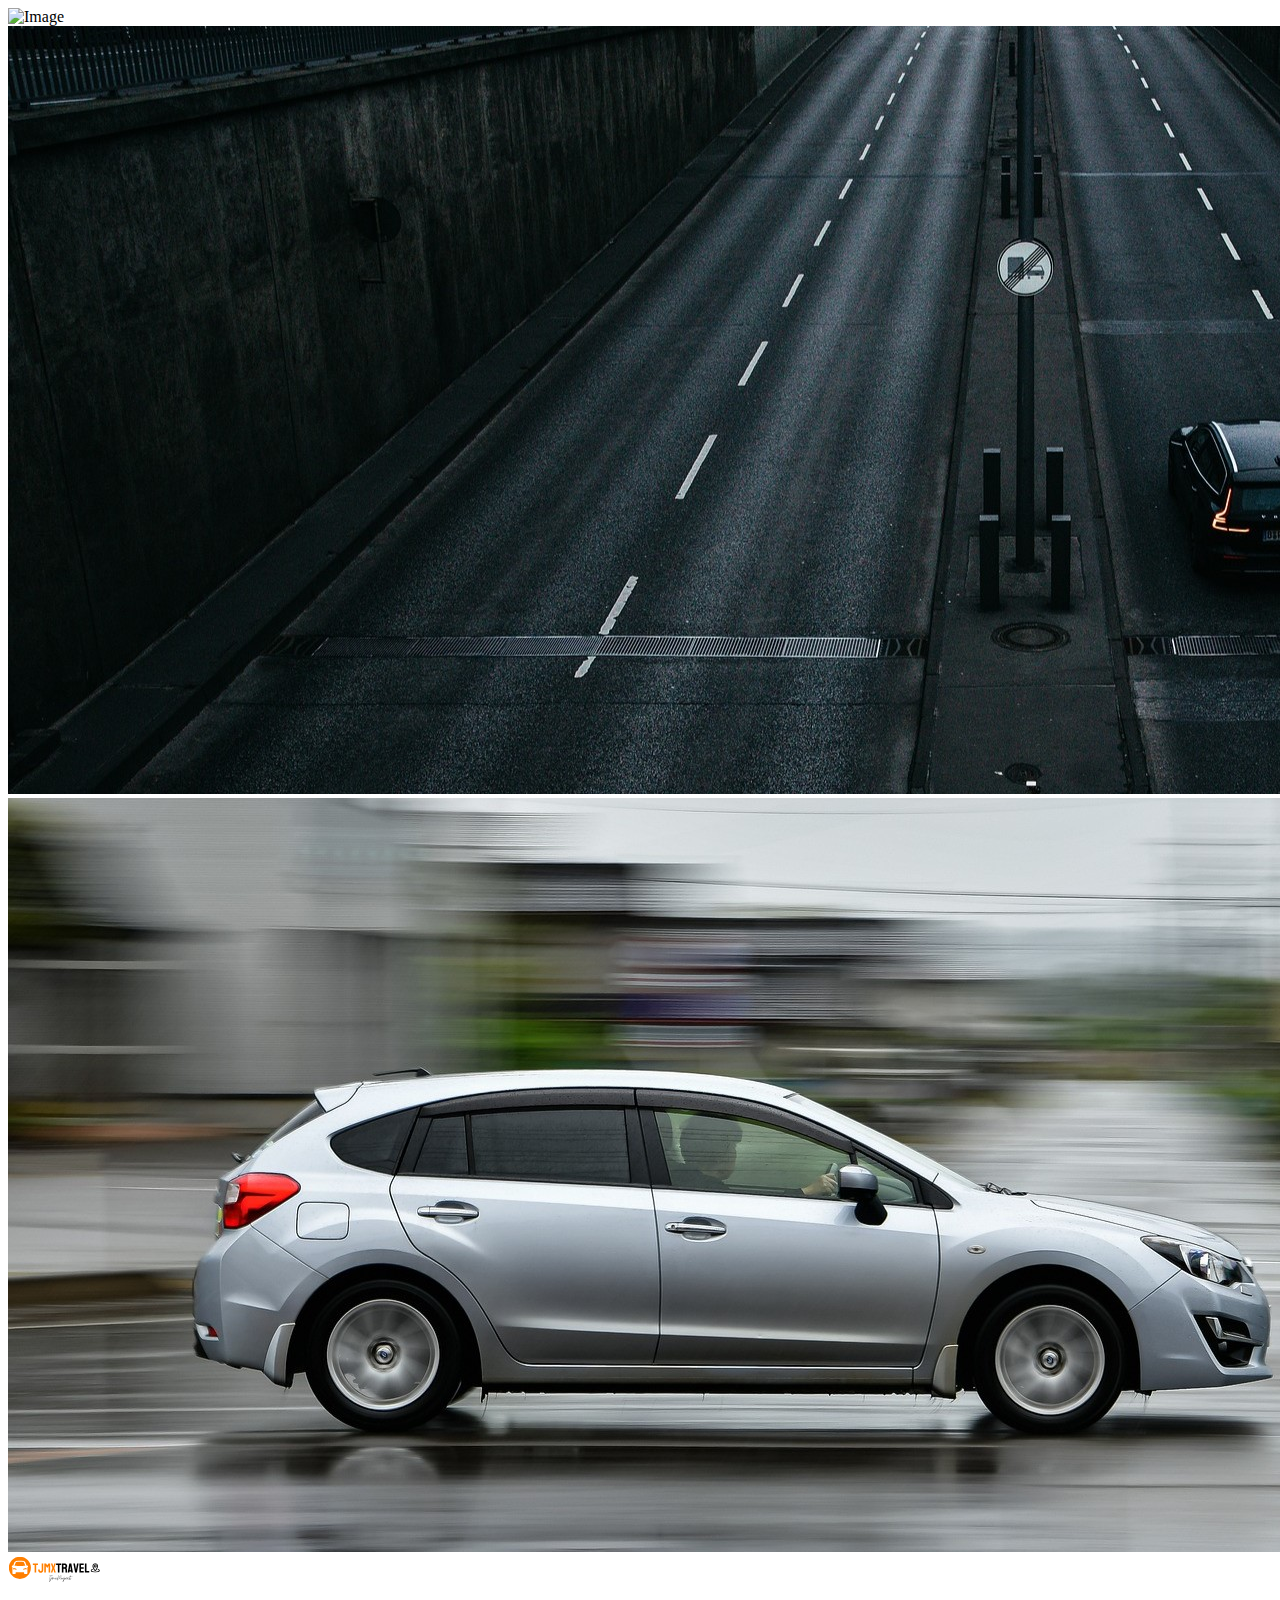
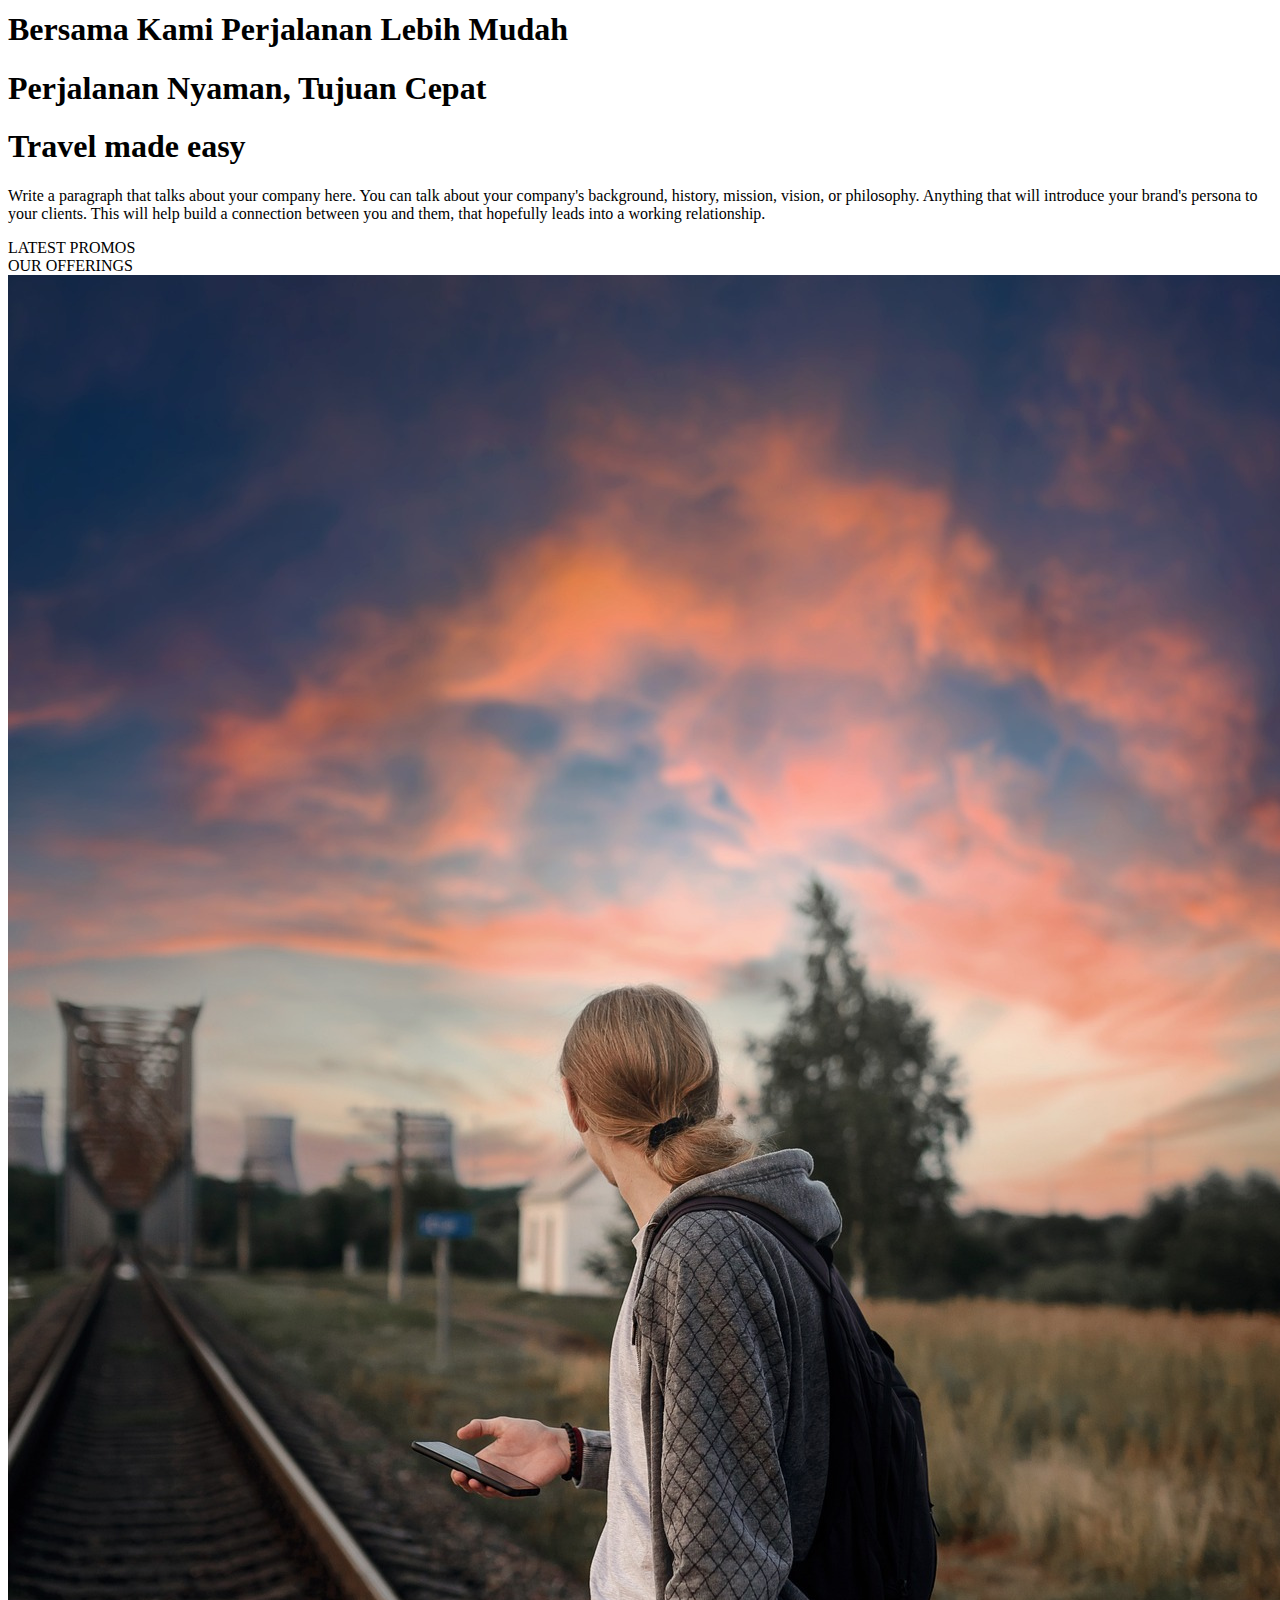
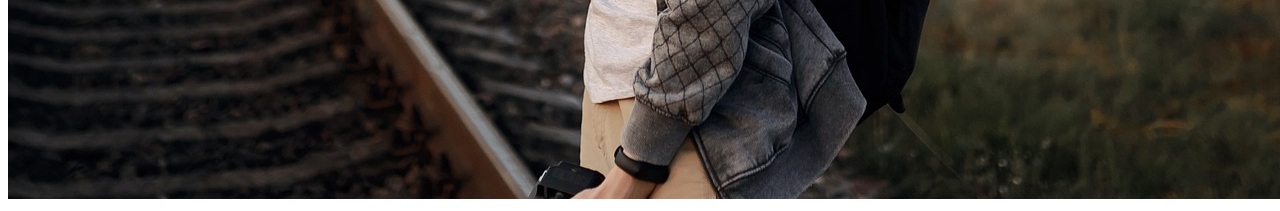
==== index.html @ 9d45d73f "memperbaiki bug margin top pada section banner" ====
<!DOCTYPE html>
<html lang="en">
  <head>
    <meta charset="UTF-8" />
    <meta name="viewport" content="width=device-width, initial-scale=1.0" />
    <title>TjmxTravel</title>
    <link rel="icon" href="assets/icon/Tjmx_travel.svg" type="image/svg+xml" />
    <link rel="preconnect" href="https://fonts.googleapis.com">
    <link rel="preconnect" href="https://fonts.gstatic.com" crossorigin>
    <link href="https://fonts.googleapis.com/css2?family=Lato:ital,wght@0,100;0,300;0,400;0,700;0,900;1,100;1,300;1,400;1,700;1,900&family=Montserrat:ital,wght@0,100..900;1,100..900&family=Open+Sans:ital,wght@0,300..800;1,300..800&display=swap" rel="stylesheet">
    <script
      src="https://kit.fontawesome.com/3ab26b6439.js"
      crossorigin="anonymous"
    ></script>
    <script src="https://cdn.tailwindcss.com"></script>
    <script>
      tailwind.config = {
        theme: {
            fontFamily: {
                'lato' : ['Lato', 'sans-serif'],
                'open-sans' : ['Open Sans', 'sans-serif'],
                'montserrat' : ['Montserrat', 'serif']
            },
            fontSize : {
              xxs: "0.65rem",
              xs: "0.75rem",
              sm: '0.8rem',
              base: '1rem',
              xl: '1.25rem',
              '2xl': '1.563rem',
              '3xl': '1.953rem',
              '4xl': '2.441rem',
              '5xl': '3.052rem',
            },
          },
      };
    </script>
  </head>
  <body>
    <section class="h-screen bg-cover items-center">
      <div
        class="absolute z-10 w-full h-full overflow-hidden"
        id="background-carousel"
      >
        <script>
          const images = [
            "assets/image/header.jpg",
            "assets/image/header3.jpg",
            "assets/image/header2.jpg",
          ];
          let active = 0;
          let index = 0;
          function Carousel() {
            const carousels = images
              .map((images) => {
                return `<img src="${images}" class="w-screen h-screen object-cover lg: z-10" alt="Image">`
              })
              .join("");
            return carousels;
          }
          const carouselDiv = document.createElement("div");
          carouselDiv.className =
            "flex transition-transform duration-500 ease-in-out";
          document
            .getElementById("background-carousel")
            .appendChild(carouselDiv);
          carouselDiv.innerHTML = Carousel();
          function updatedCarousel() {
            carouselDiv.style.transform = `translateX(-${index * 100}%)`;
          }
          updatedCarousel();
          setInterval(() => {
            active = (active + 1) % images.length;
            index = (index + 1) % images.length;
            updatedCarousel();
          }, 4000);
        </script>
      </div>
      <div class="relative z-20 mx-auto w-fit p-5">
        <img src="assets/icon/icon.svg" width="100" height="30" class="" />
      </div>
      <div
        class="w-10/12 md:w-7/12 lg:w-6/12 text-center mx-auto mt-10 md:mt-16 lg:mt-24 relative z-20"
      >
        <h1 class="text-white drop-shadow-lg text-5xl md:text-6xl lg:text-7xl">
          Bersama Kami Perjalanan Lebih Mudah
        </h1>
        <h1 class="text-white md:text-2xl lg:text-3xl font-bold mt-4">
          Perjalanan Nyaman, Tujuan Cepat
        </h1>
        <div class="mt-5 md:mt-36 flex gap-4 justify-center">
          <a href="https://wa.me/6285137666192" target="_blank">
            <i class="fa-brands fa-whatsapp text-orange-500 text-4xl"></i>
          </a>
          <a href="https://www.instagram.com/tjmx_travel/" target="_blank">
            <i class="fa-brands fa-instagram text-orange-500 text-4xl"></i>
          </a>
        </div>
      </div>
    </section>
    <section class="h-screen bg-[#fdf6ea] md:pt-5 md:px-12 lg:pt-10 lg:pl-20 flex gap-10 justify-end">
      <div class="lg:pt-28 h-fit w-6/12">
        <div class="bg-[#ff8c00] w-7 h-7 md:w-8 md:h-8 lg:w-10 lg:h-10 mb-5 rounded-full flex justify-center items-center">
          <i class="fa-solid fa-location-dot md:text-xl lg:text-2xl text-white"></i>
        </div>
        <h1 class="md:text-4xl lg:text-5xl text-black font-bold">Travel made easy</h1>
        <div class="w-full mt-5">
            <p class="font-sans md:text-sm lg:text-base tracking-wider leading-6">
                Write a paragraph that talks about your company here. You can talk
                about your company's background, history, mission, vision, or
                philosophy. Anything that will introduce your brand's persona to your
                clients. This will help build a connection between you and them, that
                hopefully leads into a working relationship.
            </p>
        </div>
        <div class="flex gap-6 justify-start mt-8">
            <div class="md:w-36 lg:w-fit lg:h-fit bg-[#ff8c00] md:px-6 md:py-2 lg:px-6 lg:py-3 rounded-full flex items-center">
                <a class="md:text-xxs lg:text-sm font-montserrat font-semibold tracking-normal text-white">
                    LATEST PROMOS
                </a>
            </div>
            <div class="md:w-36 lg:w-fit lg:h-fit bg-[#ff8c00] md:px-6 md:py-2 lg:px-6 lg:py-3 rounded-full flex items-center justify-center">
                <a class="md:text-xxs lg:text-sm font-montserrat font-semibold tracking-wide text-white">
                    OUR OFFERINGS
                </a>
            </div>
        </div>
      </div>
      <div class="w-6/12 h-fit">
        <div class="lg:w-10/12 mt-5">
          <img src="assets/image/about.png" class="w-full"/>
        </div>
      </div>
    </section>
  </body>
</html>
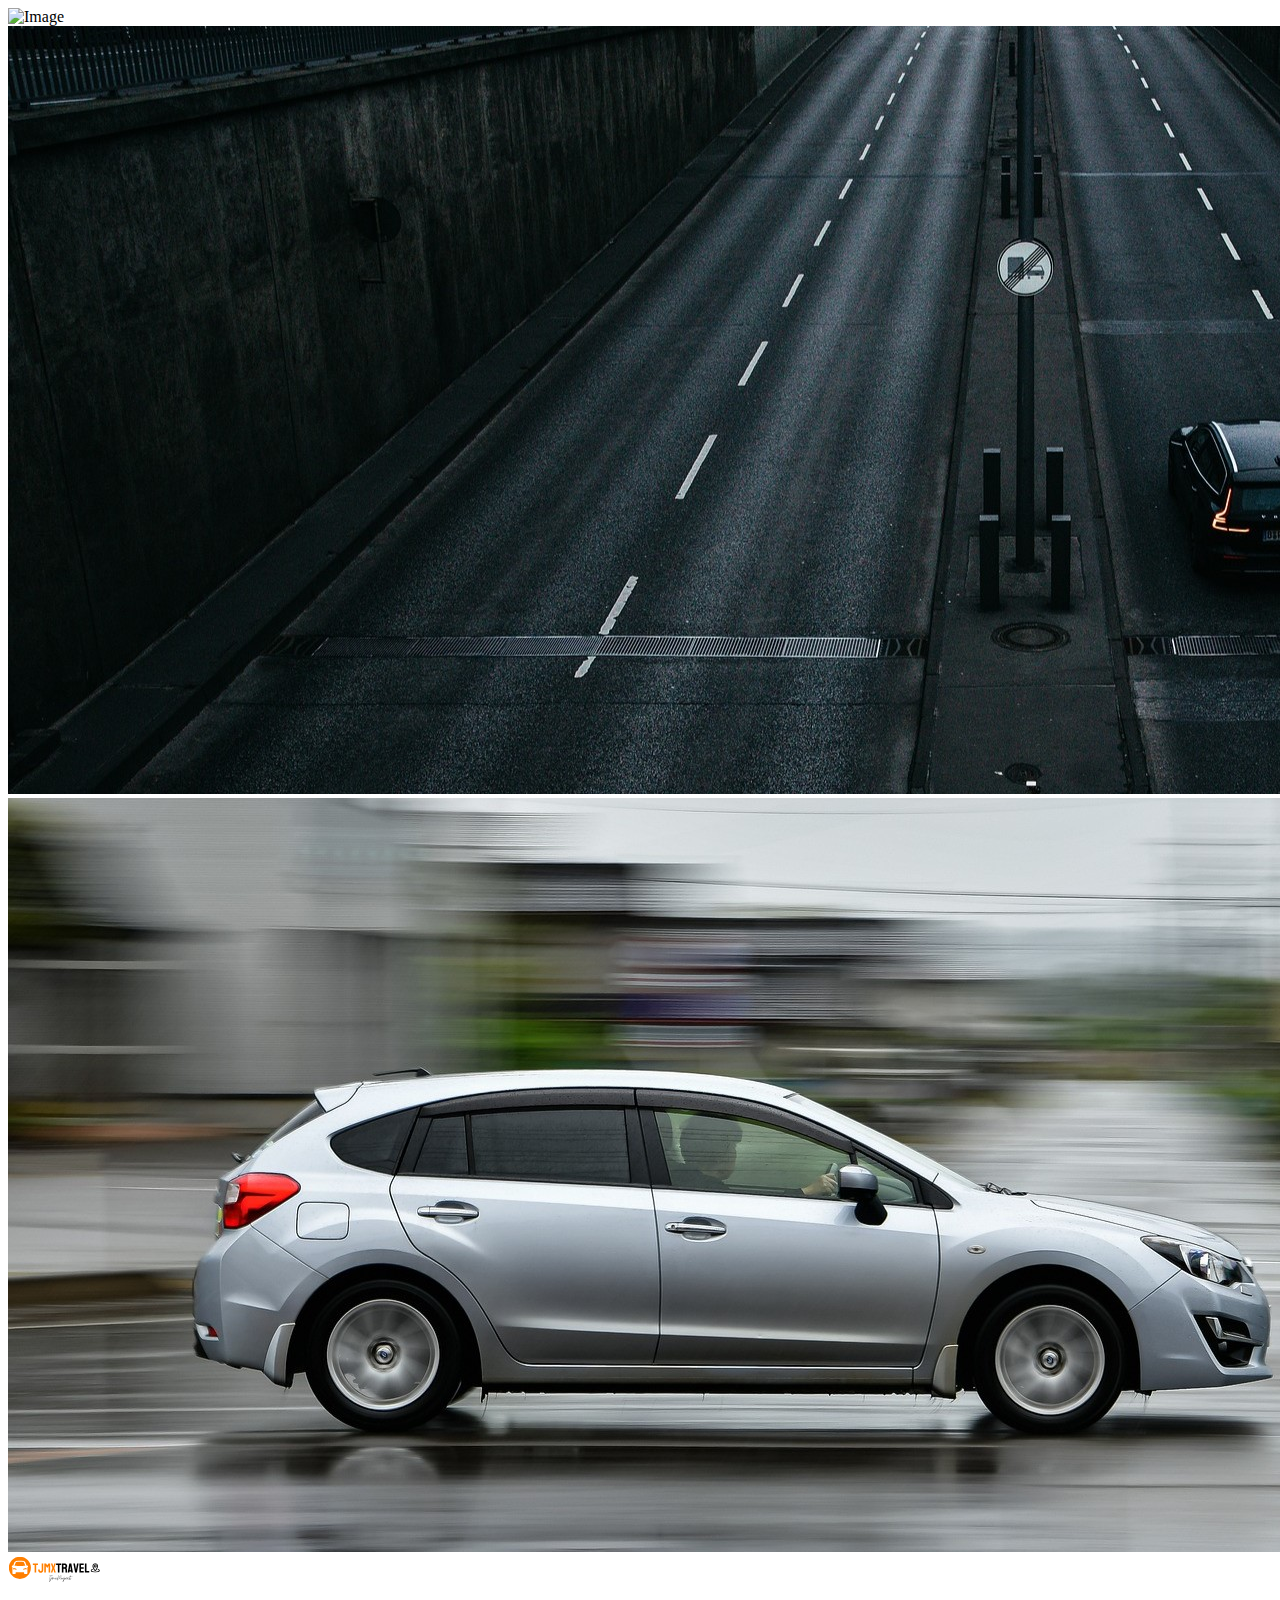
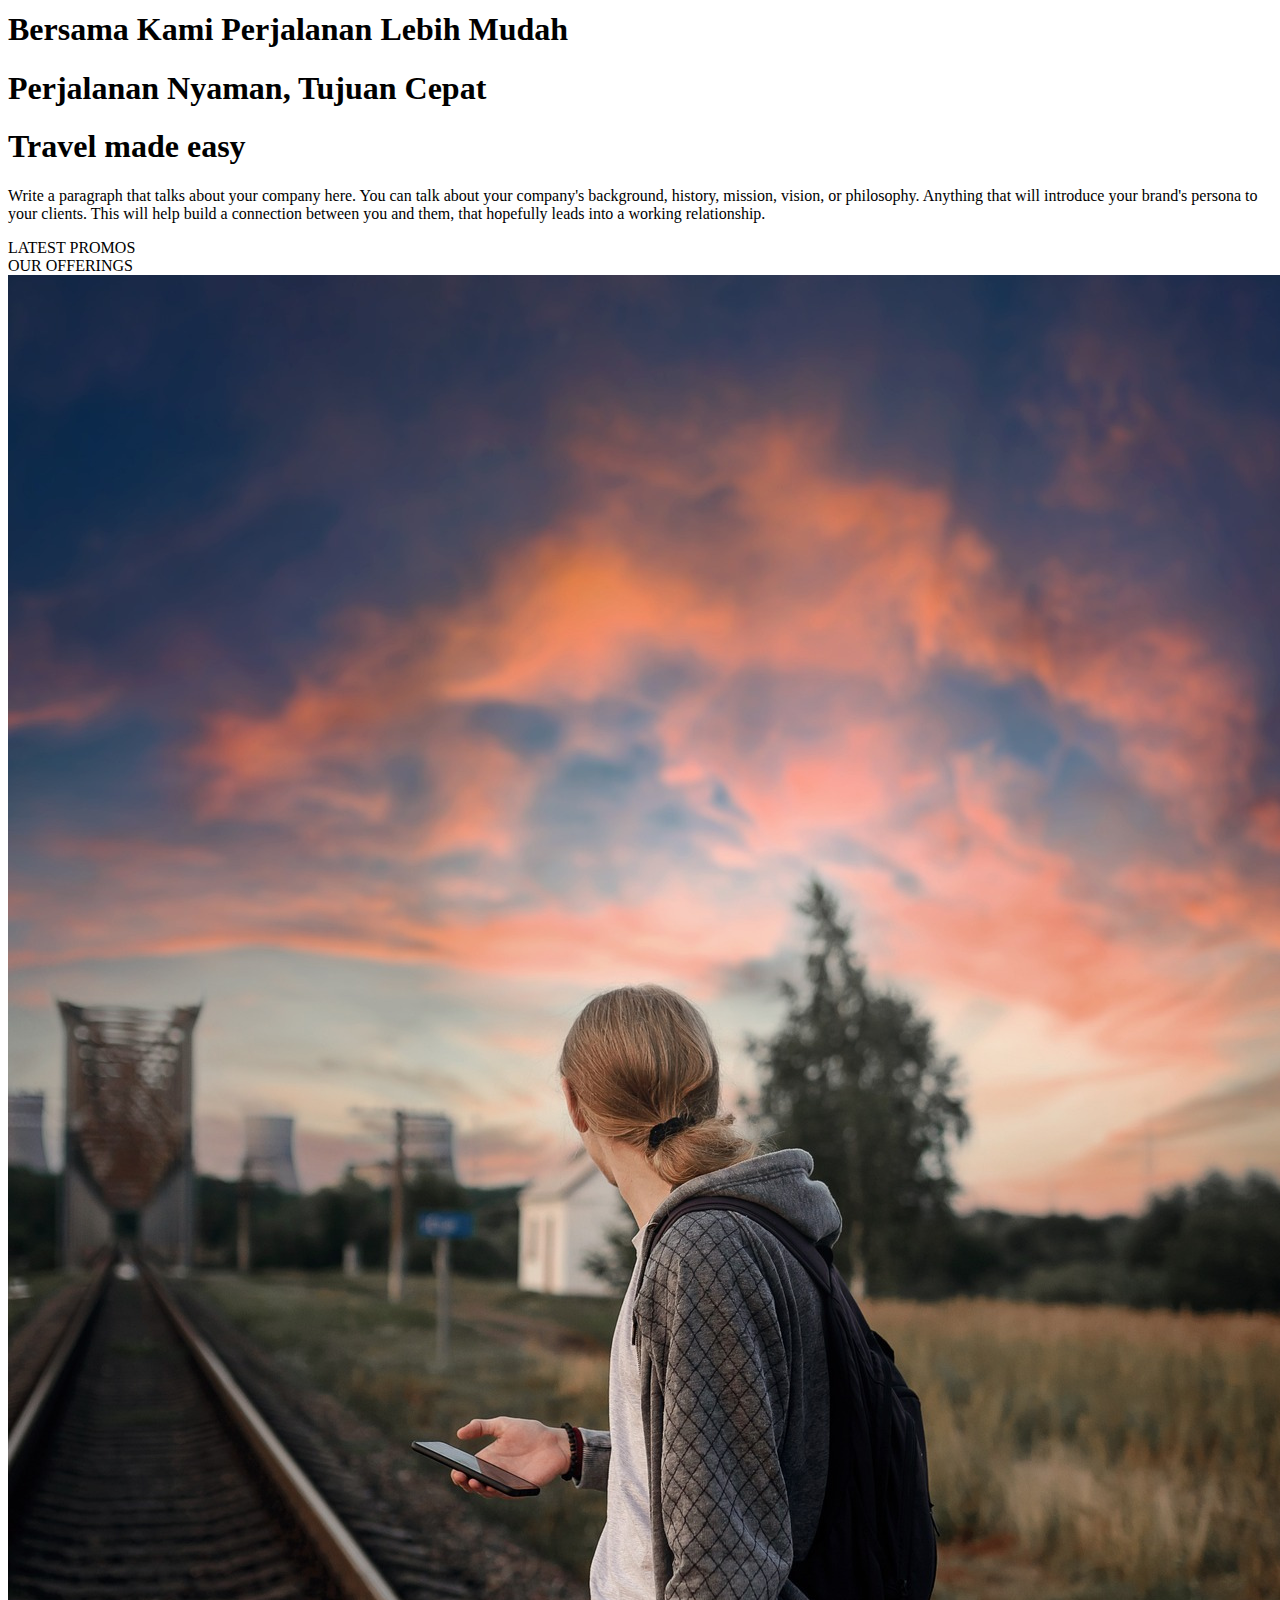
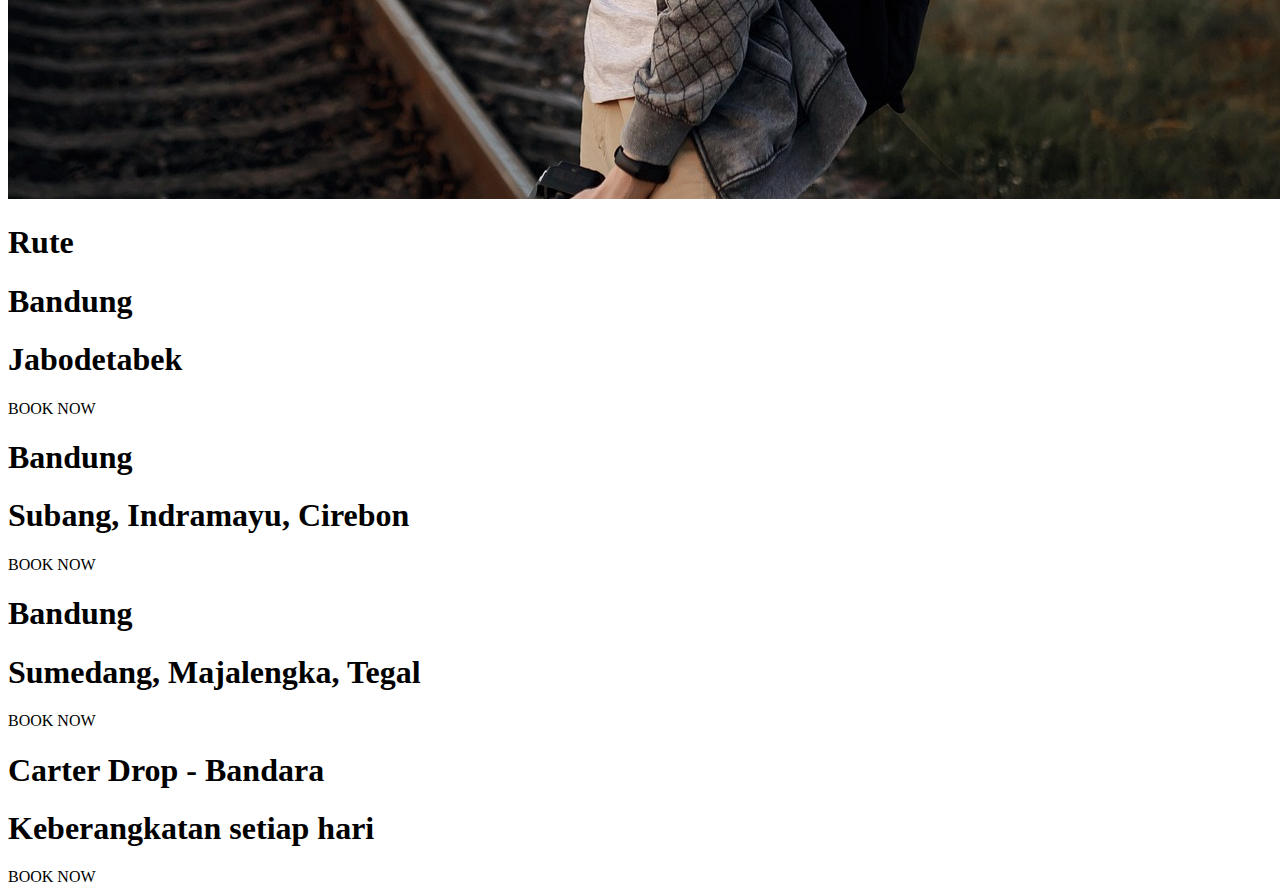
==== commit 9ddaee2f: "membuat section rute (responsive mobile, tablet, desktop)" ====
--- a/index.html
+++ b/index.html
@@ -4,24 +4,46 @@
     <meta charset="UTF-8" />
     <meta name="viewport" content="width=device-width, initial-scale=1.0" />
     <title>TjmxTravel</title>
+
+    <!-- Web Icon-->
     <link rel="icon" href="assets/icon/Tjmx_travel.svg" type="image/svg+xml" />
+
+    <!-- Fonts -->
     <link rel="preconnect" href="https://fonts.googleapis.com">
     <link rel="preconnect" href="https://fonts.gstatic.com" crossorigin>
     <link href="https://fonts.googleapis.com/css2?family=Lato:ital,wght@0,100;0,300;0,400;0,700;0,900;1,100;1,300;1,400;1,700;1,900&family=Montserrat:ital,wght@0,100..900;1,100..900&family=Open+Sans:ital,wght@0,300..800;1,300..800&display=swap" rel="stylesheet">
+    <link href="https://fonts.googleapis.com/css2?family=Fira+Sans:ital,wght@0,100;0,200;0,300;0,400;0,500;0,600;0,700;0,800;0,900;1,100;1,200;1,300;1,400;1,500;1,600;1,700;1,800;1,900&display=swap" rel="stylesheet">
+
+    <!-- Small Icons Across Website -->
     <script
       src="https://kit.fontawesome.com/3ab26b6439.js"
       crossorigin="anonymous"
     ></script>
+
+    <!-- Tailwind CSS-->
     <script src="https://cdn.tailwindcss.com"></script>
     <script>
       tailwind.config = {
         theme: {
+            extend : {
+              backgroundImage : {
+                'rute-bandung-jabodetabek' : "url('assets/image/bandung-jabodetabek.png')",
+                'rute-bandung-subang' : "url('assets/image/bandung-subang.png')", 
+                'rute-bandung-sumedang' : "url('assets/image/bandung-sumedang.png')",
+                'carter-drop' : "url('assets/image/carter-drop.png')",
+              },
+              gridTemplateColumns : {
+                'fit': 'repeat(3, fit-content(100px))'
+              },
+            },
             fontFamily: {
                 'lato' : ['Lato', 'sans-serif'],
                 'open-sans' : ['Open Sans', 'sans-serif'],
-                'montserrat' : ['Montserrat', 'serif']
+                'montserrat' : ['Montserrat', 'serif'],
+                'fira-sans' : ['Fira Sans', 'sans-serif'],
             },
             fontSize : {
+              xxxs: "0.6rem",
               xxs: "0.65rem",
               xs: "0.75rem",
               sm: '0.8rem',
@@ -31,6 +53,9 @@
               '3xl': '1.953rem',
               '4xl': '2.441rem',
               '5xl': '3.052rem',
+              '6xl': '3.75rem',
+              '7xl': '4.5rem',
+              '8xl': '6rem',
             },
           },
       };
@@ -80,9 +105,9 @@
         <img src="assets/icon/icon.svg" width="100" height="30" class="" />
       </div>
       <div
-        class="w-10/12 md:w-7/12 lg:w-6/12 text-center mx-auto mt-10 md:mt-16 lg:mt-24 relative z-20"
+        class="w-10/12 md:w-7/12 lg:w-7/12 xl:w-5/12 2xl:w-4/12 text-center mx-auto mt-10 md:mt-16 lg:mt-24 relative z-20"
       >
-        <h1 class="text-white drop-shadow-lg text-5xl md:text-6xl lg:text-7xl">
+        <h1 class="text-white drop-shadow-lg font-medium text-5xl lg:text-6xl xl:text-7xl">
           Bersama Kami Perjalanan Lebih Mudah
         </h1>
         <h1 class="text-white md:text-2xl lg:text-3xl font-bold mt-4">
@@ -98,14 +123,16 @@
         </div>
       </div>
     </section>
-    <section class="h-screen bg-[#fdf6ea] md:pt-5 md:px-12 lg:pt-10 lg:pl-20 flex gap-10 justify-end">
-      <div class="lg:pt-28 h-fit w-6/12">
-        <div class="bg-[#ff8c00] w-7 h-7 md:w-8 md:h-8 lg:w-10 lg:h-10 mb-5 rounded-full flex justify-center items-center">
-          <i class="fa-solid fa-location-dot md:text-xl lg:text-2xl text-white"></i>
-        </div>
-        <h1 class="md:text-4xl lg:text-5xl text-black font-bold">Travel made easy</h1>
-        <div class="w-full mt-5">
-            <p class="font-sans md:text-sm lg:text-base tracking-wider leading-6">
+    <section class="h-fit md:h-screen bg-[#fdf6ea] pb-5 md:pb-0 md:pt-5 md:px-12 lg:pt-10 lg:pl-20 flex flex-col-reverse md:flex-row gap-10 justify-end">
+      <div class="lg:pt-28 h-fit md:w-6/12">
+        <div class="flex flex-row items-center md:items-start justify-center gap-3 md:gap-0 w-full md:flex-col">
+          <div class="bg-[#ff8c00] w-7 h-7 md:w-8 md:h-8 lg:w-10 lg:h-10 md:mb-4 rounded-full flex justify-center items-center">
+            <i class="fa-solid fa-location-dot md:text-xl lg:text-2xl text-white"></i>
+          </div>
+          <h1 class="text-3xl md:text-4xl lg:text-5xl text-black font-bold">Travel made easy</h1>
+        </div>
+        <div class="w-10/12 mx-auto md:mx-0 md:w-full mt-5">
+            <p class="font-sans md:text-sm lg:text-base text-center md:text-left tracking-wider leading-6">
                 Write a paragraph that talks about your company here. You can talk
                 about your company's background, history, mission, vision, or
                 philosophy. Anything that will introduce your brand's persona to your
@@ -113,22 +140,92 @@
                 hopefully leads into a working relationship.
             </p>
         </div>
-        <div class="flex gap-6 justify-start mt-8">
-            <div class="md:w-36 lg:w-fit lg:h-fit bg-[#ff8c00] md:px-6 md:py-2 lg:px-6 lg:py-3 rounded-full flex items-center">
-                <a class="md:text-xxs lg:text-sm font-montserrat font-semibold tracking-normal text-white">
+        <div class="flex gap-6 justify-center md:justify-start mt-8">
+            <div class="w-32 h-fit md:w-36 lg:w-fit lg:h-fit bg-[#ff8c00] px-5 py-2 md:px-6 md:py-2 lg:px-6 lg:py-3 rounded-full flex items-center">
+                <a class="text-xxxs md:text-xxs lg:text-sm font-montserrat font-semibold tracking-normal text-white">
                     LATEST PROMOS
                 </a>
             </div>
-            <div class="md:w-36 lg:w-fit lg:h-fit bg-[#ff8c00] md:px-6 md:py-2 lg:px-6 lg:py-3 rounded-full flex items-center justify-center">
-                <a class="md:text-xxs lg:text-sm font-montserrat font-semibold tracking-wide text-white">
+            <div class="w-32 h-fit md:w-36 lg:w-fit lg:h-fit bg-[#ff8c00] px-5 py-2 md:px-6 md:py-2 lg:px-6 lg:py-3 rounded-full flex items-center">
+                <a class="text-xxxs md:text-xxs lg:text-sm font-montserrat font-semibold tracking-wide text-white">
                     OUR OFFERINGS
                 </a>
             </div>
         </div>
       </div>
-      <div class="w-6/12 h-fit">
+      <div class="w-9/12 md:w-6/12 h-fit mx-auto md:mx-0">
         <div class="lg:w-10/12 mt-5">
           <img src="assets/image/about.png" class="w-full"/>
+        </div>
+      </div>
+    </section>
+    <section class="h-fit bg-[#504128] pt-8 px-14 pb-10">
+      <h1 class="w-fit mx-auto font-fira-sans text-5xl font-semibold tracking-tighter text-white">Rute</h1>
+      <div class="grid grid-cols-1 md:grid-cols-fit justify-center mt-4 gap-10">
+        <div class="justify-self-center w-64 h-96 md:w-52 md:h-72 lg:w-64 lg:h-96 flex flex-col justify-between items-center pb-5 px-5 bg-rute-bandung-jabodetabek bg-no-repeat bg-cover">
+          <div class="flex justify-center items-center flex-grow">
+            <div class="flex flex-col items-center">
+              <h1 class="font-fira-sans text-3xl w-fit text-white font-semibold">Bandung</h1>
+              <div class="flex text-white gap-1">
+                <i class="fa-solid fa-arrow-down"></i>
+                <i class="fa-solid fa-arrow-up"></i>
+              </div>
+              <h1 class="font-fira-sans text-3xl w-fit text-white font-semibold">Jabodetabek</h1>
+            </div>
+          </div>
+          <div class="w-32 h-fit md:w-36 lg:w-full lg:h-fit bg-[#ff8c00] px-5 py-2 md:px-6 md:py-2 lg:px-6 lg:py-3 rounded-full flex justify-center items-center mx-auto">
+            <a class="text-xxxs md:text-xxs lg:text-sm font-montserrat font-semibold tracking-wide text-white">
+                BOOK NOW
+            </a>
+          </div>
+        </div>
+        <div class="justify-self-center w-64 h-96 md:w-52 md:h-72 lg:w-64 lg:h-96 flex flex-col justify-between items-center pb-5 px-5 bg-rute-bandung-subang bg-no-repeat bg-cover">
+          <div class="flex justify-center items-center flex-grow">
+            <div class="flex flex-col items-center">
+              <h1 class="font-fira-sans text-3xl w-fit text-white font-semibold">Bandung</h1>
+              <div class="flex text-white gap-1">
+                <i class="fa-solid fa-arrow-down"></i>
+                <i class="fa-solid fa-arrow-up"></i>
+              </div>
+              <h1 class="font-fira-sans text-lg w-fit text-white font-semibold">Subang, Indramayu, Cirebon</h1>
+            </div>
+          </div>
+          <div class="w-32 h-fit md:w-36 lg:w-full lg:h-fit bg-[#ff8c00] px-5 py-2 md:px-6 md:py-2 lg:px-6 lg:py-3 rounded-full flex justify-center items-center mx-auto">
+            <a class="text-xxxs md:text-xxs lg:text-sm font-montserrat font-semibold tracking-wide text-white">
+                BOOK NOW
+            </a>
+          </div>
+        </div>
+        <div class="justify-self-center w-64 h-96 md:w-52 md:h-72 lg:w-64 lg:h-96 flex flex-col justify-between items-center pb-5 px-5 bg-rute-bandung-sumedang bg-no-repeat bg-cover">
+          <div class="flex justify-center items-center flex-grow">
+            <div class="flex flex-col items-center">
+              <h1 class="font-fira-sans text-3xl w-fit text-white font-semibold">Bandung</h1>
+              <div class="flex text-white gap-1">
+                <i class="fa-solid fa-arrow-down"></i>
+                <i class="fa-solid fa-arrow-up"></i>
+              </div>
+              <h1 class="font-fira-sans text-lg w-fit text-white font-semibold">Sumedang, Majalengka, Tegal</h1>
+            </div>
+          </div>
+          <div class="w-32 h-fit md:w-36 lg:w-full lg:h-fit bg-[#ff8c00] px-5 py-2 md:px-6 md:py-2 lg:px-6 lg:py-3 rounded-full flex justify-center items-center mx-auto">
+            <a class="text-xxxs md:text-xxs lg:text-sm font-montserrat font-semibold tracking-wide text-white">
+                BOOK NOW
+            </a>
+          </div>
+        </div>
+        <div></div>
+        <div class="justify-self-center w-64 h-96 md:w-52 md:h-72 lg:w-64 lg:h-96 flex flex-col justify-between items-center pb-5 px-5 bg-carter-drop bg-no-repeat bg-cover">
+          <div class="flex justify-center items-center flex-grow">
+            <div class="flex flex-col items-center">
+              <h1 class="font-fira-sans text-xl w-fit text-white font-semibold">Carter Drop - Bandara</h1>
+              <h1 class="font-fira-sans text-lg w-fit text-white font-semibold">Keberangkatan setiap hari</h1>
+            </div>
+          </div>
+          <div class="w-32 h-fit md:w-36 lg:w-full lg:h-fit bg-[#ff8c00] px-5 py-2 md:px-6 md:py-2 lg:px-6 lg:py-3 rounded-full flex justify-center items-center mx-auto">
+            <a class="text-xxxs md:text-xxs lg:text-sm font-montserrat font-semibold tracking-wide text-white">
+                BOOK NOW
+            </a>
+          </div>
         </div>
       </div>
     </section>
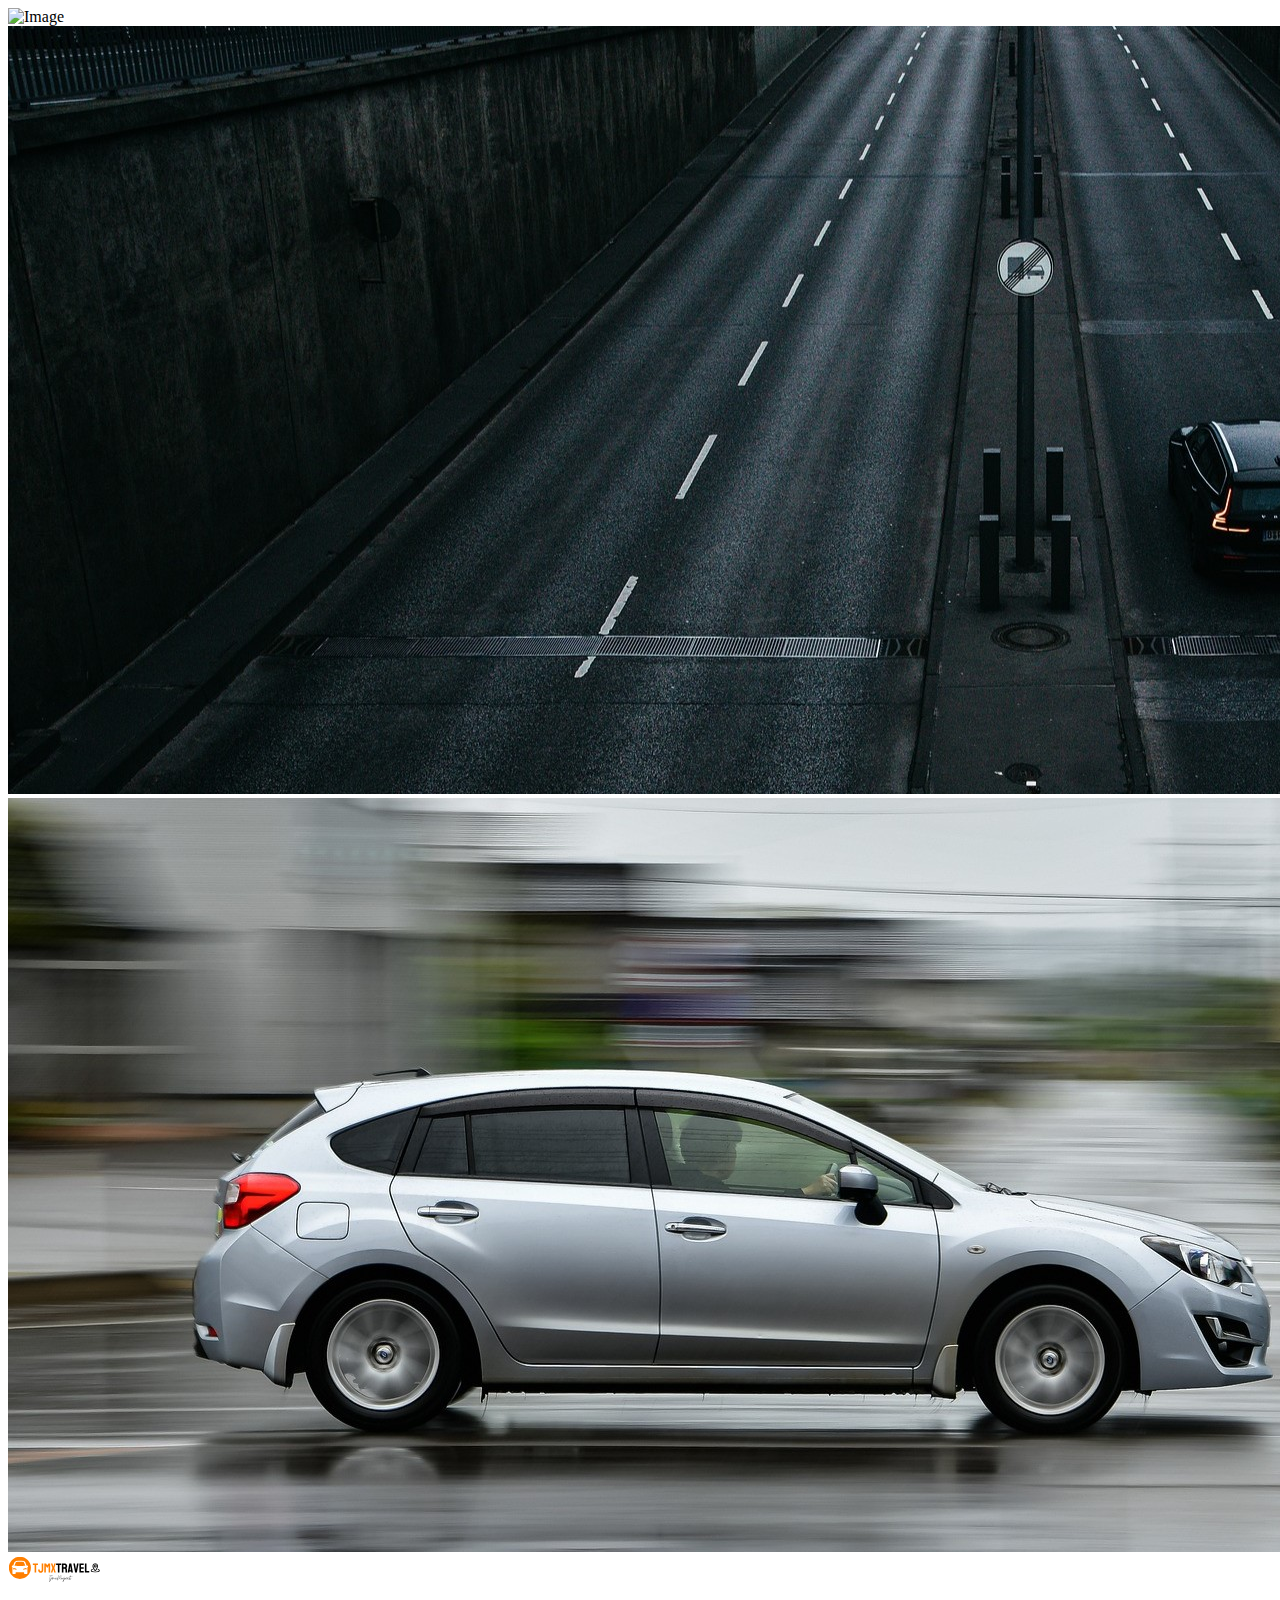
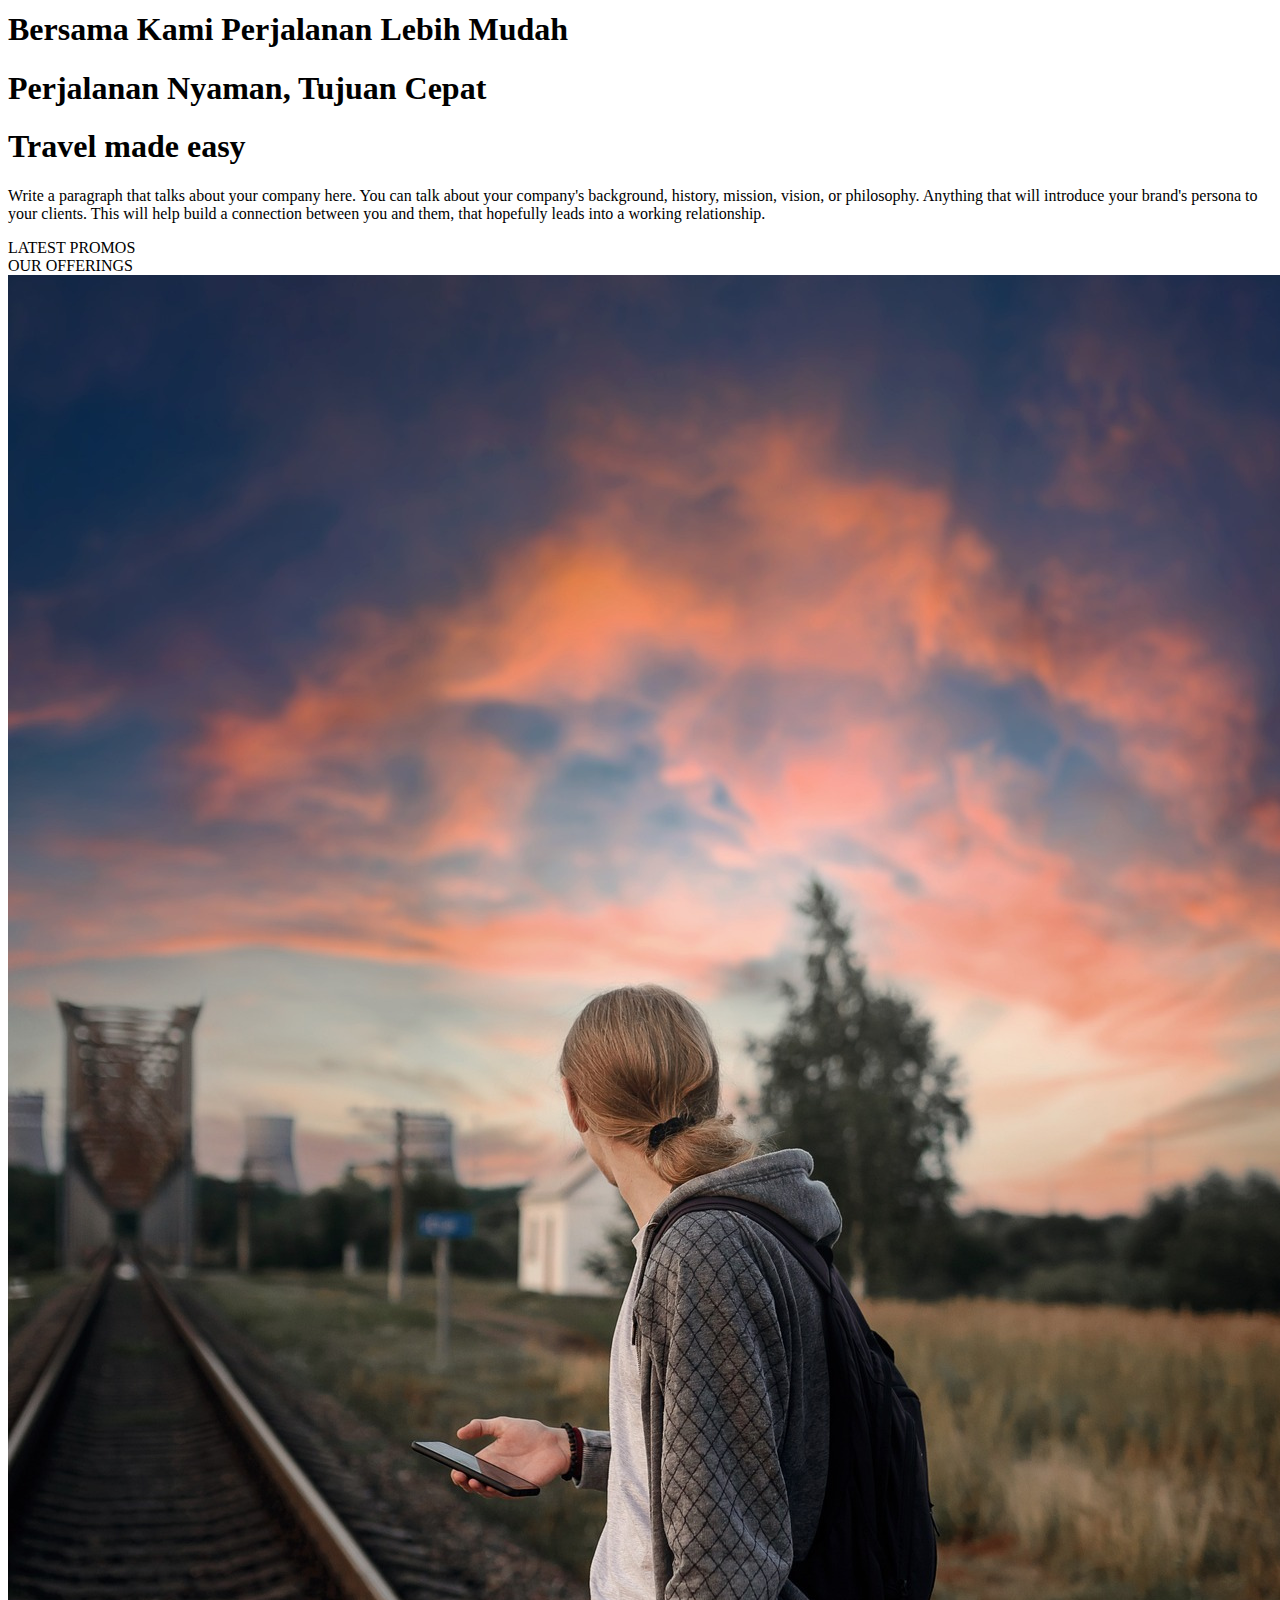
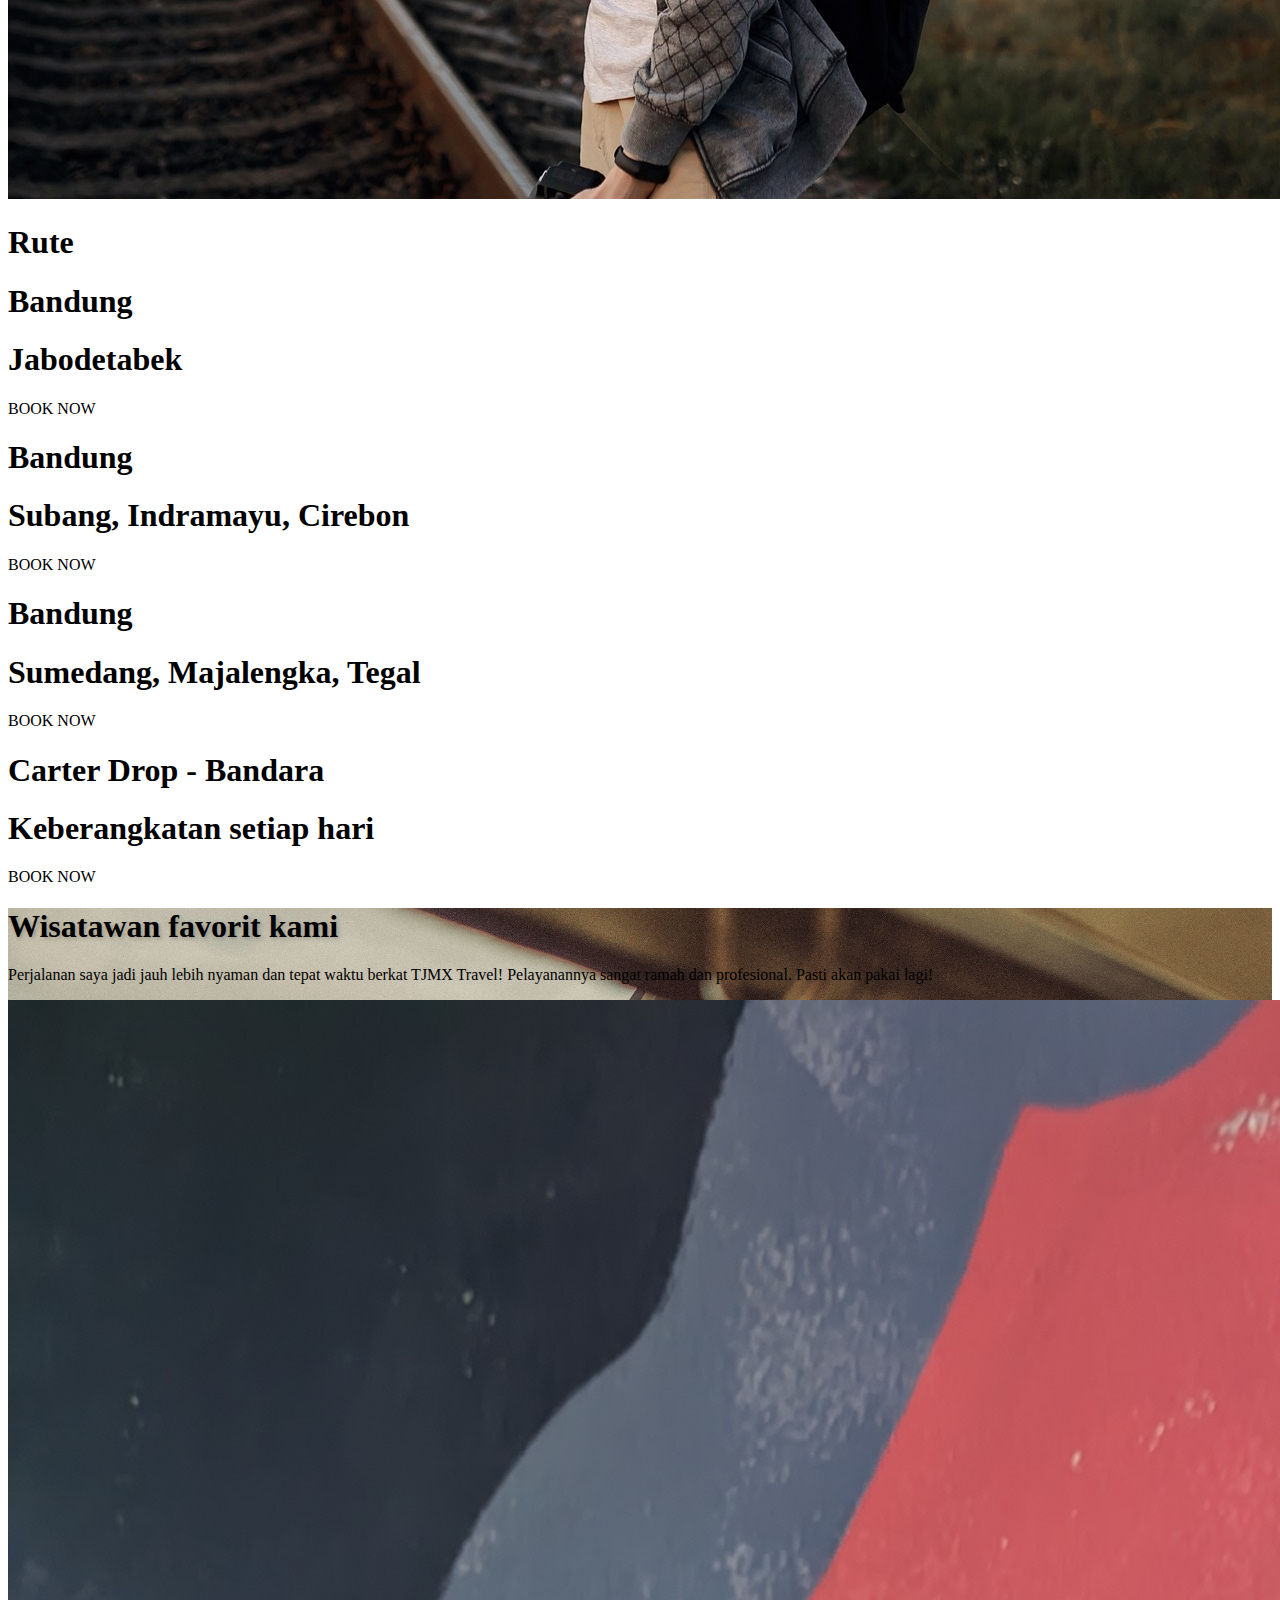
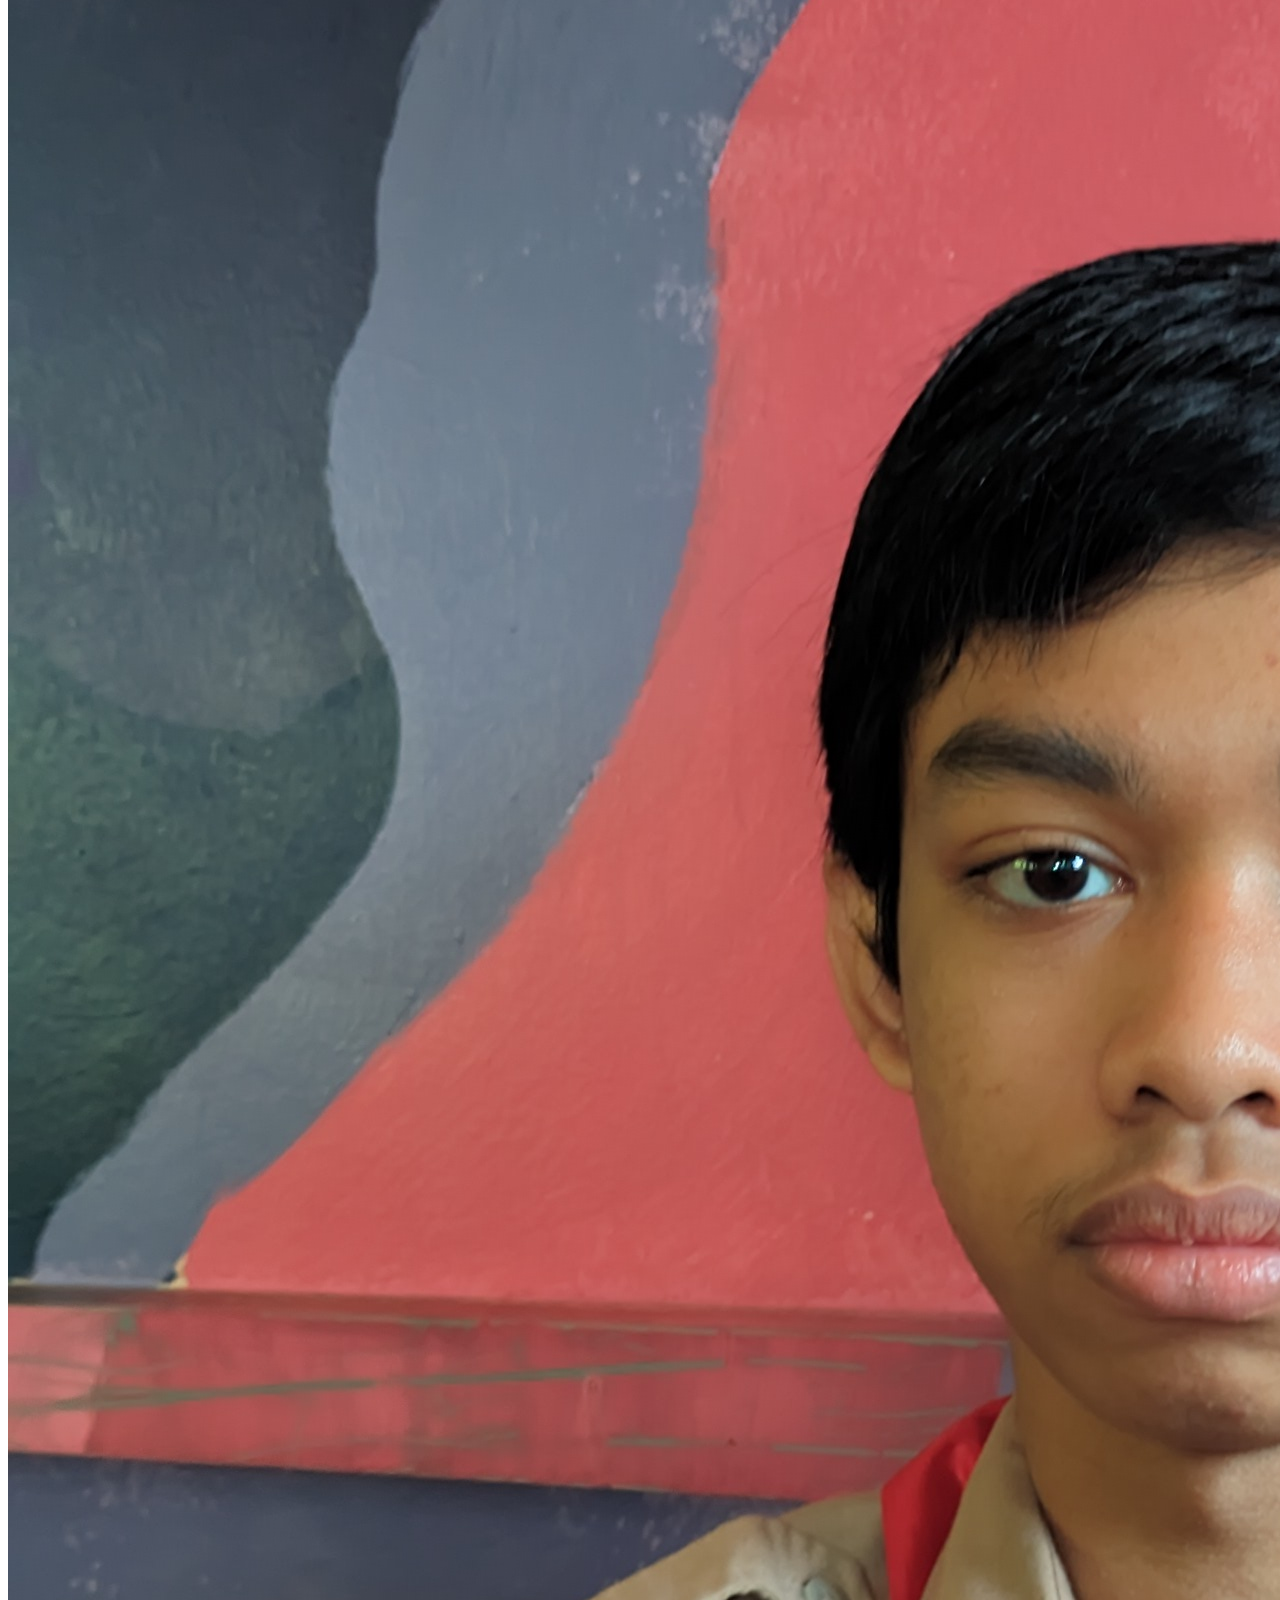
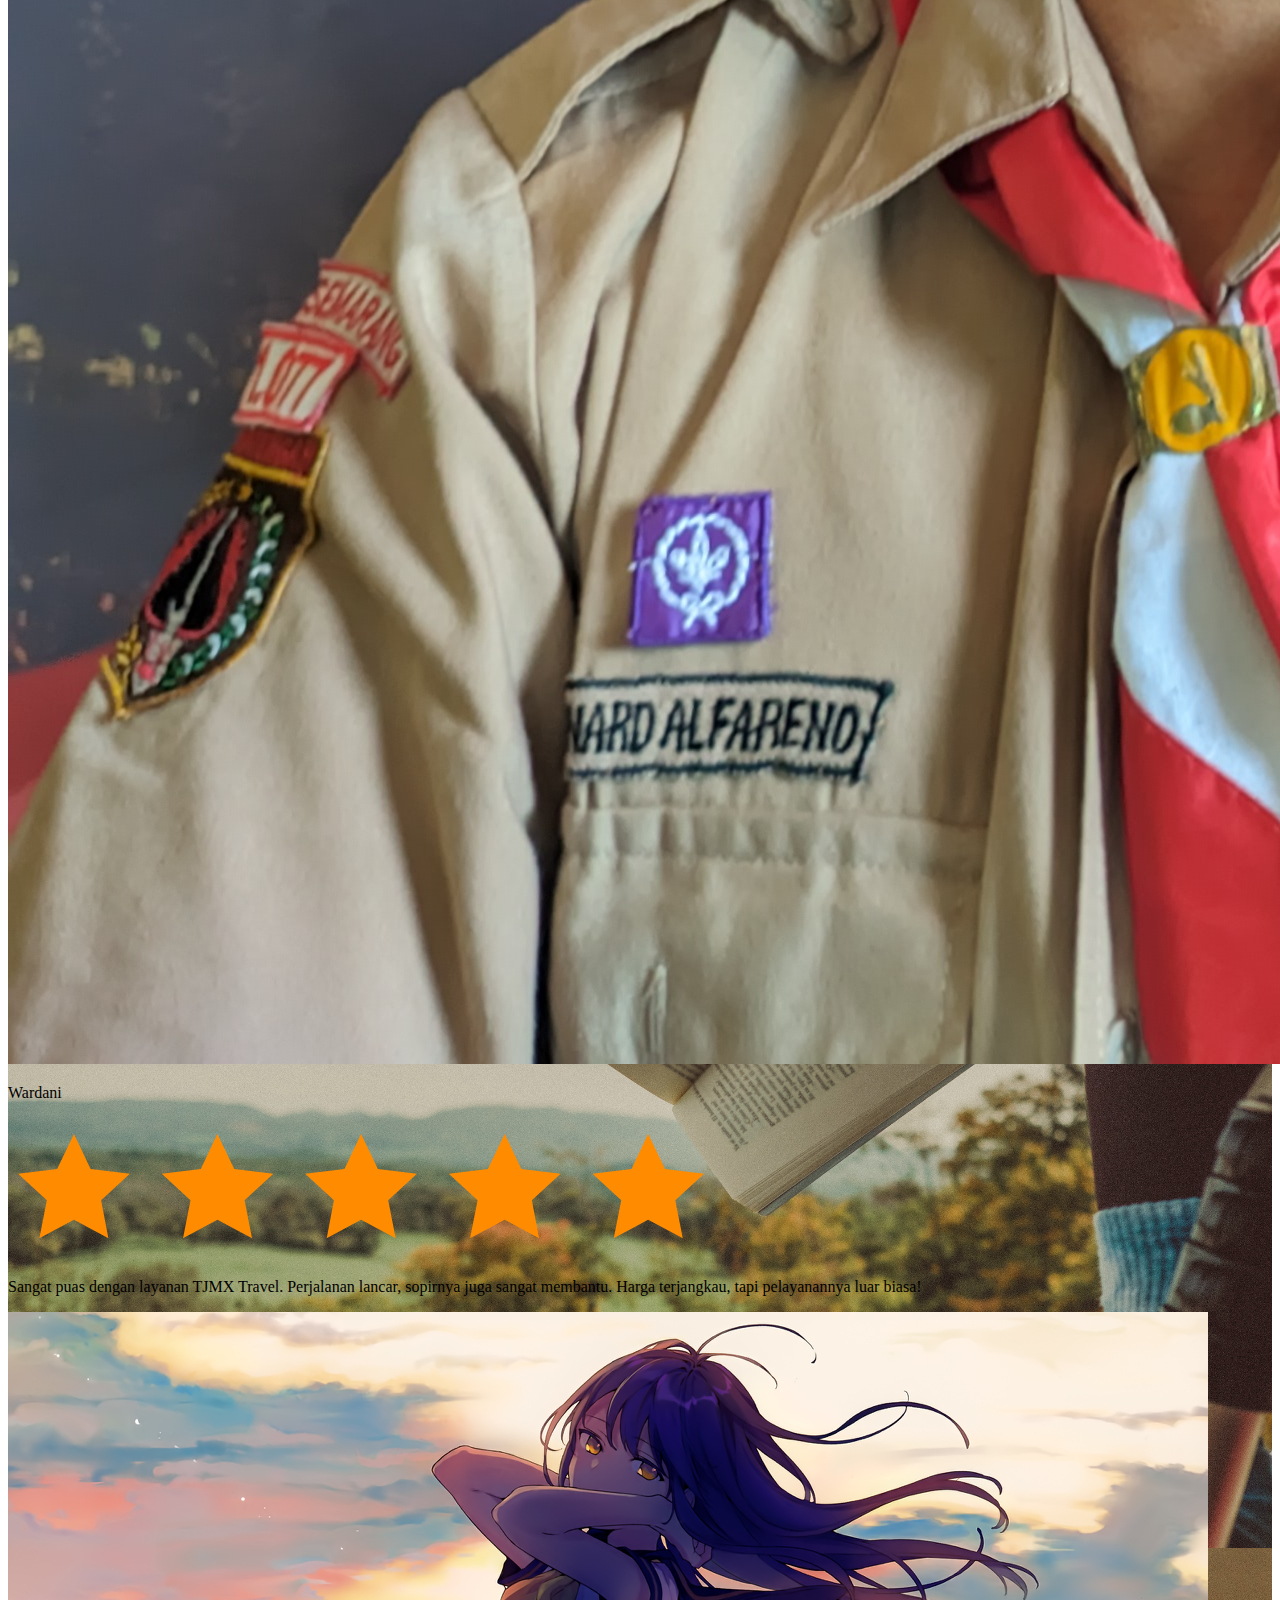
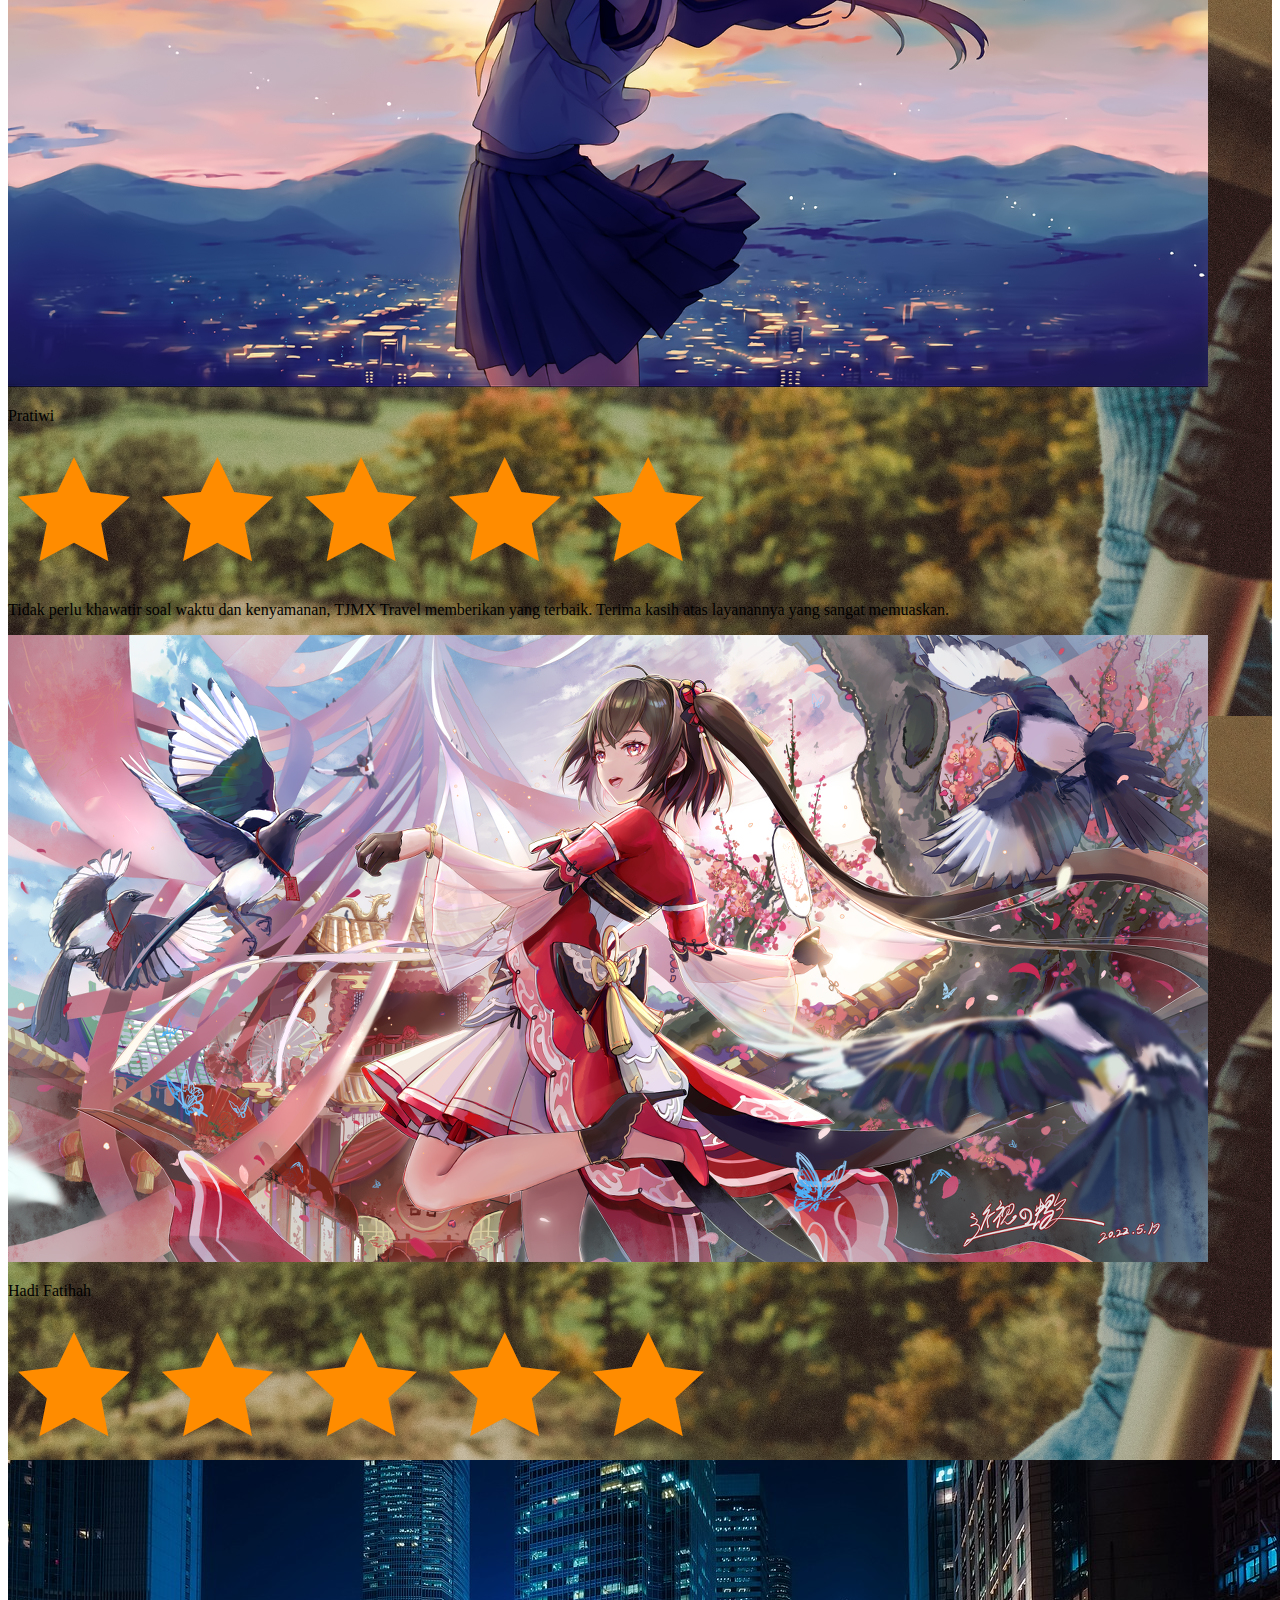
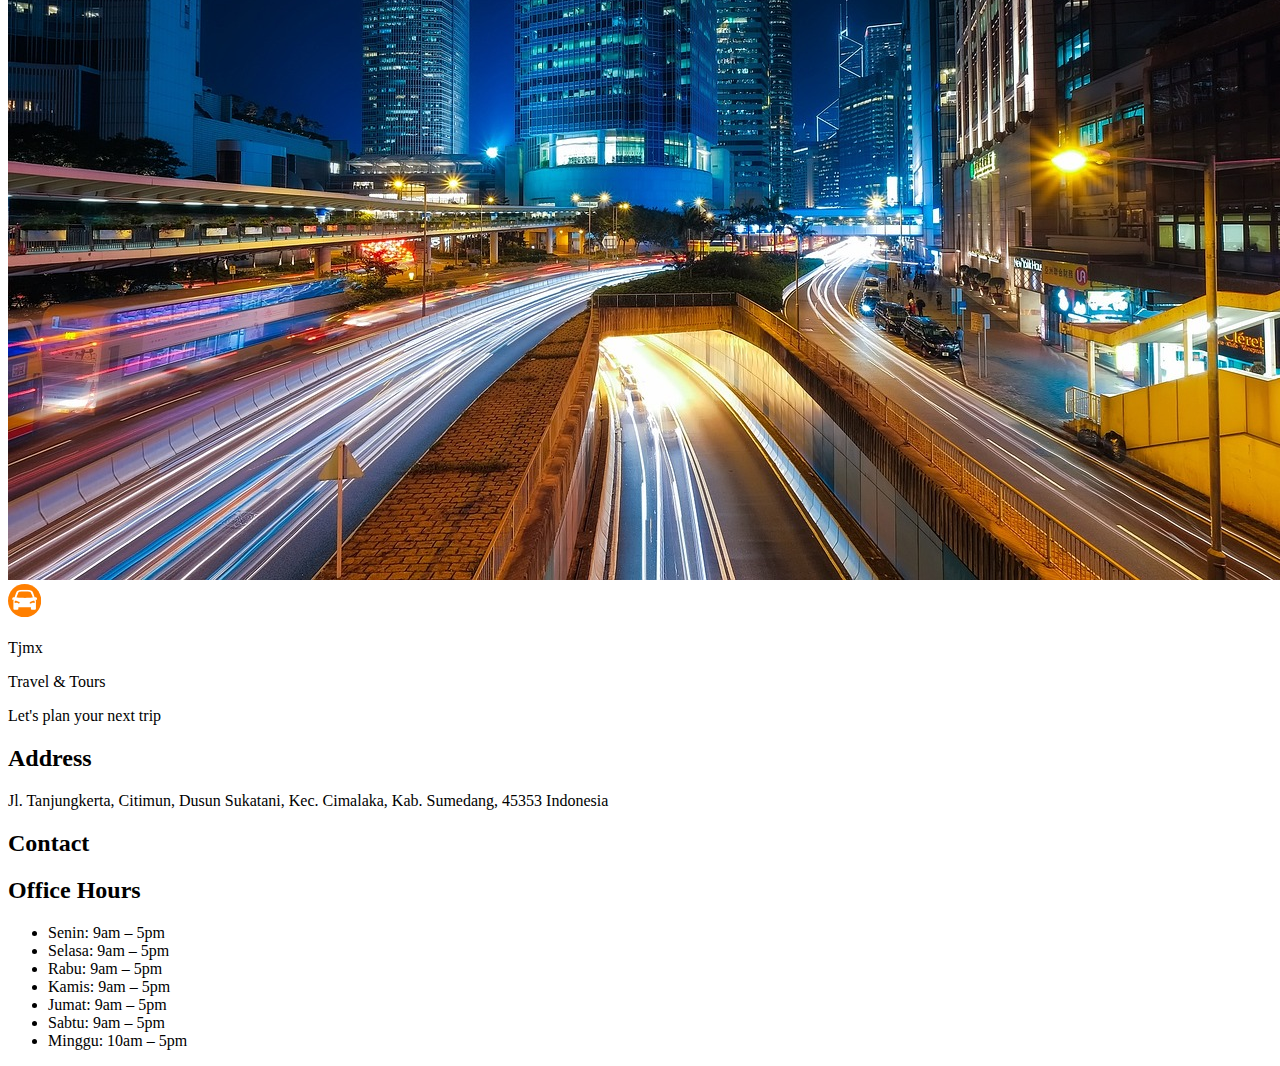
==== commit fe066021: "done final?" ====
--- a/index.html
+++ b/index.html
@@ -229,5 +229,86 @@
         </div>
       </div>
     </section>
+    <section id="page5" class="w-full h-screen text-slate-100 bg-center bg-cover" style="background-image: url('assets/image/page5.png')">
+      <h1 class="text-3xl md:text-4xl lg:text-5xl font-bold text-center mx-auto pt-5 md:pt-9 drop-shadow-md" style="text-shadow: 2px 2px 4px rgba(0, 0, 0, 0.2);">
+          Wisatawan favorit kami
+      </h1>
+      <div class="grid grid-cols-1 md:grid-cols-3 gap-3 mt-4 md:mt-32 w-11/12 mx-auto">
+          <div class="h-fit w-full md:h-96 mx-auto p-3 md:p-7 bg-[#fdf6ea] rounded">
+              <p class="text-slate-800 text-sm md:text-lg font-montserrat text-left">
+                  Perjalanan saya jadi jauh lebih nyaman dan tepat waktu berkat TJMX Travel! Pelayanannya sangat ramah dan profesional. Pasti akan pakai lagi!
+              </p>
+              <div class="flex mt-4 md:mt-12 lg:mt-32 xl:mt-44">
+                  <img class="rounded-full w-10 h-10 object-cover" src="assets/image/foto_reno.jpg" alt=""> 
+                  <div class="block ml-3">
+                      <p class="text-slate-800 font-bold font-fira-sans">Wardani</p>
+                      <img class="w-20" src="assets/image/star.png" alt="">
+                  </div>
+              </div>
+          </div>
+          <div class="h-fit w-full md:h-96 mx-auto p-3 md:p-7 bg-[#fdf6ea] rounded">
+              <p class="text-slate-800 text-sm md:text-lg font-montserrat text-left">
+                  Sangat puas dengan layanan TJMX Travel. Perjalanan lancar, sopirnya juga sangat membantu. Harga terjangkau, tapi pelayanannya luar biasa!
+              </p>
+              <div class="flex mt-4 md:mt-12 lg:mt-32 xl:mt-44">
+                  <img class="rounded-full w-10 h-10 object-cover" src="assets/image/fotoanime.jpg" alt="">
+                  <div class="block ml-3">
+                      <p class="text-slate-800 font-bold font-fira-sans">Pratiwi</p>
+                      <img class="w-20" src="assets/image/star.png" alt="">
+                  </div>
+              </div>                    
+          </div>
+          <div class="h-fit w-full md:h-96 mx-auto p-3 md:p-7 bg-[#fdf6ea] rounded">
+              <p class="text-slate-800 text-sm md:text-lg font-montserrat text-left">
+                  Tidak perlu khawatir soal waktu dan kenyamanan, TJMX Travel memberikan yang terbaik. Terima kasih atas layanannya yang sangat memuaskan.
+              </p>
+              <div class="flex mt-4 md:mt-6 lg:mt-32 xl:mt-44">
+                  <img class="rounded-full w-10 h-10 object-cover" src="assets/image/fotoanime2.jpg" alt=""> 
+                  <div class="block ml-3">
+                      <p class="text-slate-800 font-bold font-fira-sans">Hadi Fatihah</p>
+                      <img class="w-20" src="assets/image/star.png" alt="">
+                  </div>
+              </div>
+          </div>
+      </div>     
+  </section>    
+  <section id="page6" class="w-full h-fit md:h-screen bg-[#504128] text-slate-200 flex flex-col md:flex-row">
+      <div class="w-full md:w-2/3 relative flex items-center justify-center">
+          <div class="relative w-full md:w-5/6 font-fira-sans">
+              <img class="w-full h-auto rounded" src="assets/image/kota.jpg" alt="Kota">
+              <div class="absolute top-0 left-0 w-full h-full bg-gradient-to-b from-transparent to-black opacity-50"></div>
+              <div class="absolute inset-0 items-center justify-start p-9 content-end">
+                  <div class="flex text-white text-left py-1">
+                      <img src="assets/icon/Tjmx_travel.svg">
+                      <div class="ml-1">
+                          <p class="m-0 font-extrabold">Tjmx</p>
+                          <p class="m-0 font-semibold">Travel & Tours</p>
+                      </div>
+                  </div>
+                  <p class="text-white text-2xl md:text-4xl font-bold">Let's plan your next trip</p>
+              </div>
+          </div>
+      </div>
+      <div class="w-full md:w-1/3 p-4 md:p-8 my-auto font-montserrat">
+          <h2 class="text-xl font-bold">Address</h2>
+          <p class="mt-2">Jl. Tanjungkerta, Citimun, Dusun Sukatani, Kec. Cimalaka, Kab. Sumedang, 45353 Indonesia</p>
+          <h2 class="mt-8 text-xl font-bold">Contact</h2>
+          <div class="flex space-x-3 mt-5">
+              <a href="https://wa.me/6285137666192" class="w-8 fa-brands fa-whatsapp text-white text-4xl"></a>
+              <a href="https://www.instagram.com/tjmx_travel/" class="w-8 fa-brands fa-instagram text-white text-4xl"></a>
+              <a href="#" class="w-8 fa-brands fa-facebook-f text-white text-4xl"></a>
+          </div>
+          <h2 class="mt-8 text-xl font-bold">Office Hours</h2>
+          <ul class="mt-2">
+              <li>Senin: 9am – 5pm</li>
+              <li>Selasa: 9am – 5pm</li>
+              <li>Rabu: 9am – 5pm</li>
+              <li>Kamis: 9am – 5pm</li>
+              <li>Jumat: 9am – 5pm</li>
+              <li>Sabtu: 9am – 5pm</li>
+              <li>Minggu: 10am – 5pm</li>
+          </ul>
+      </div>
+  </section>  
   </body>
 </html>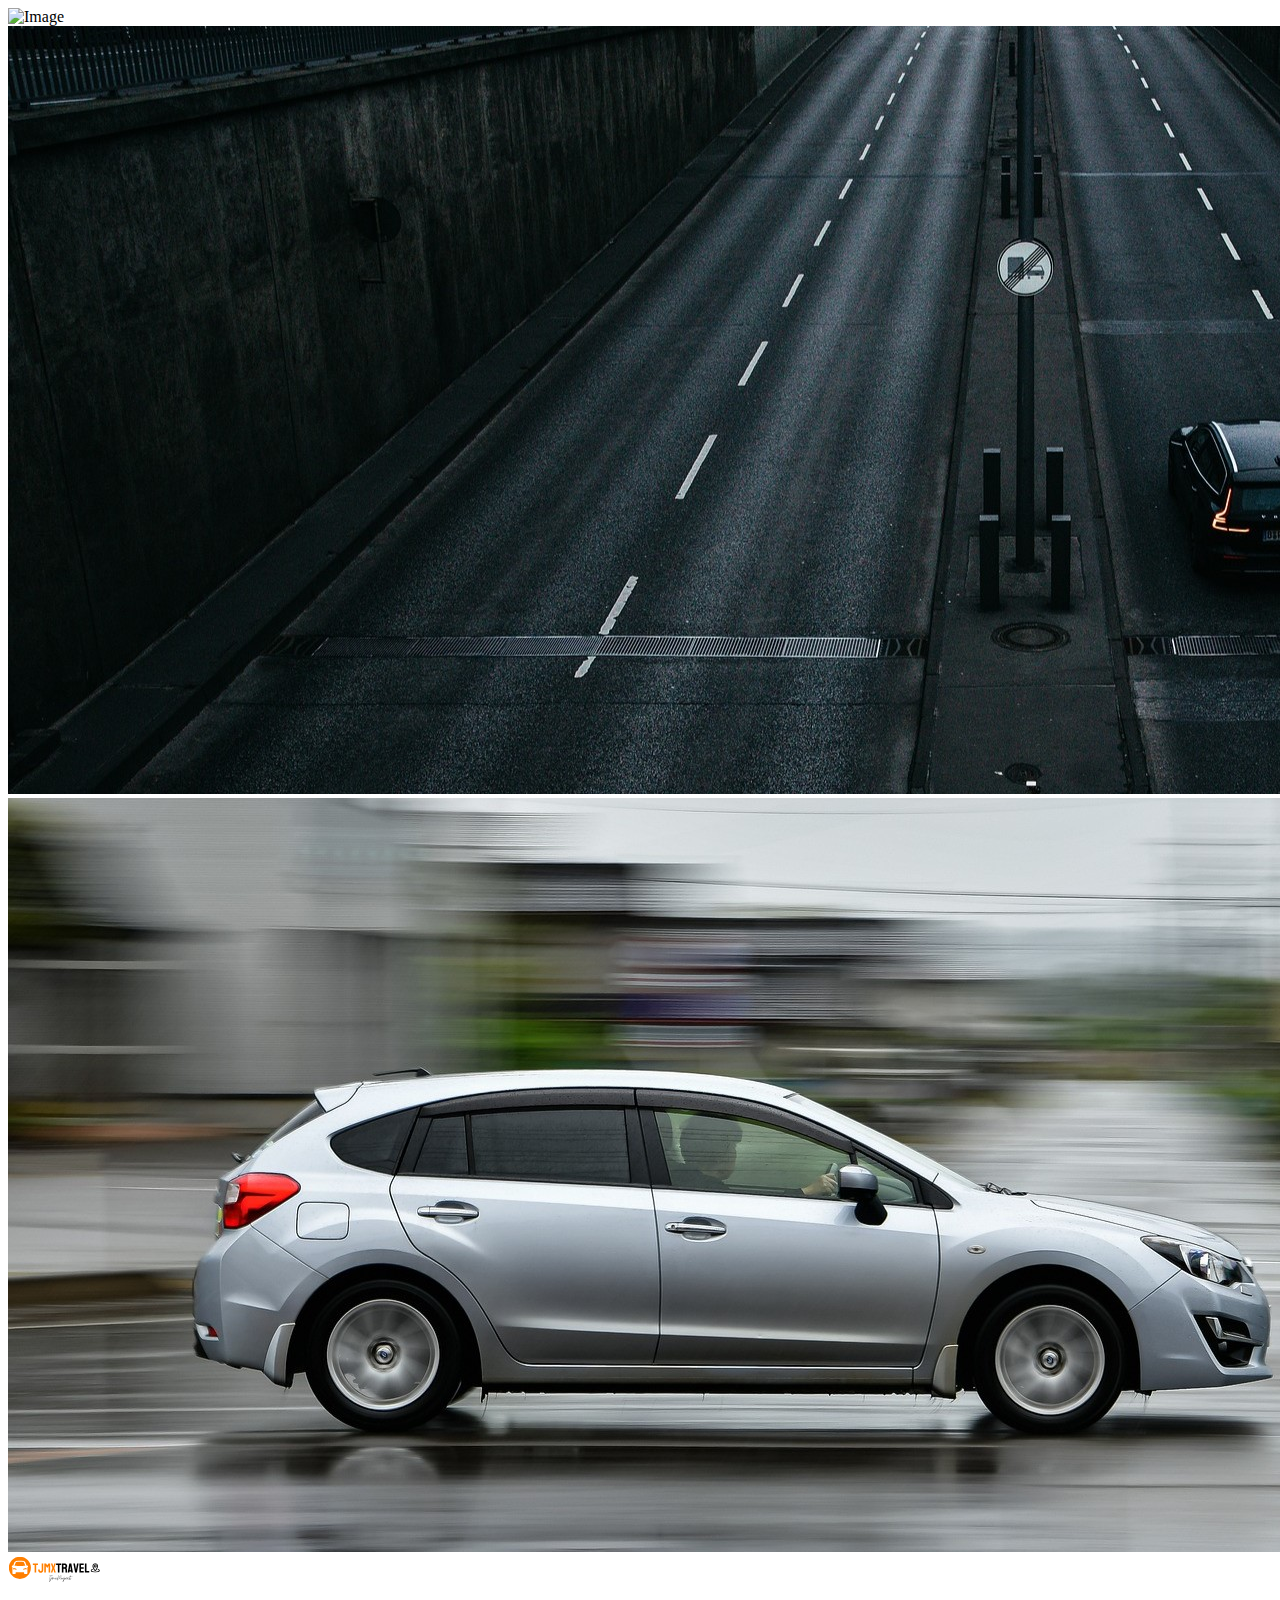
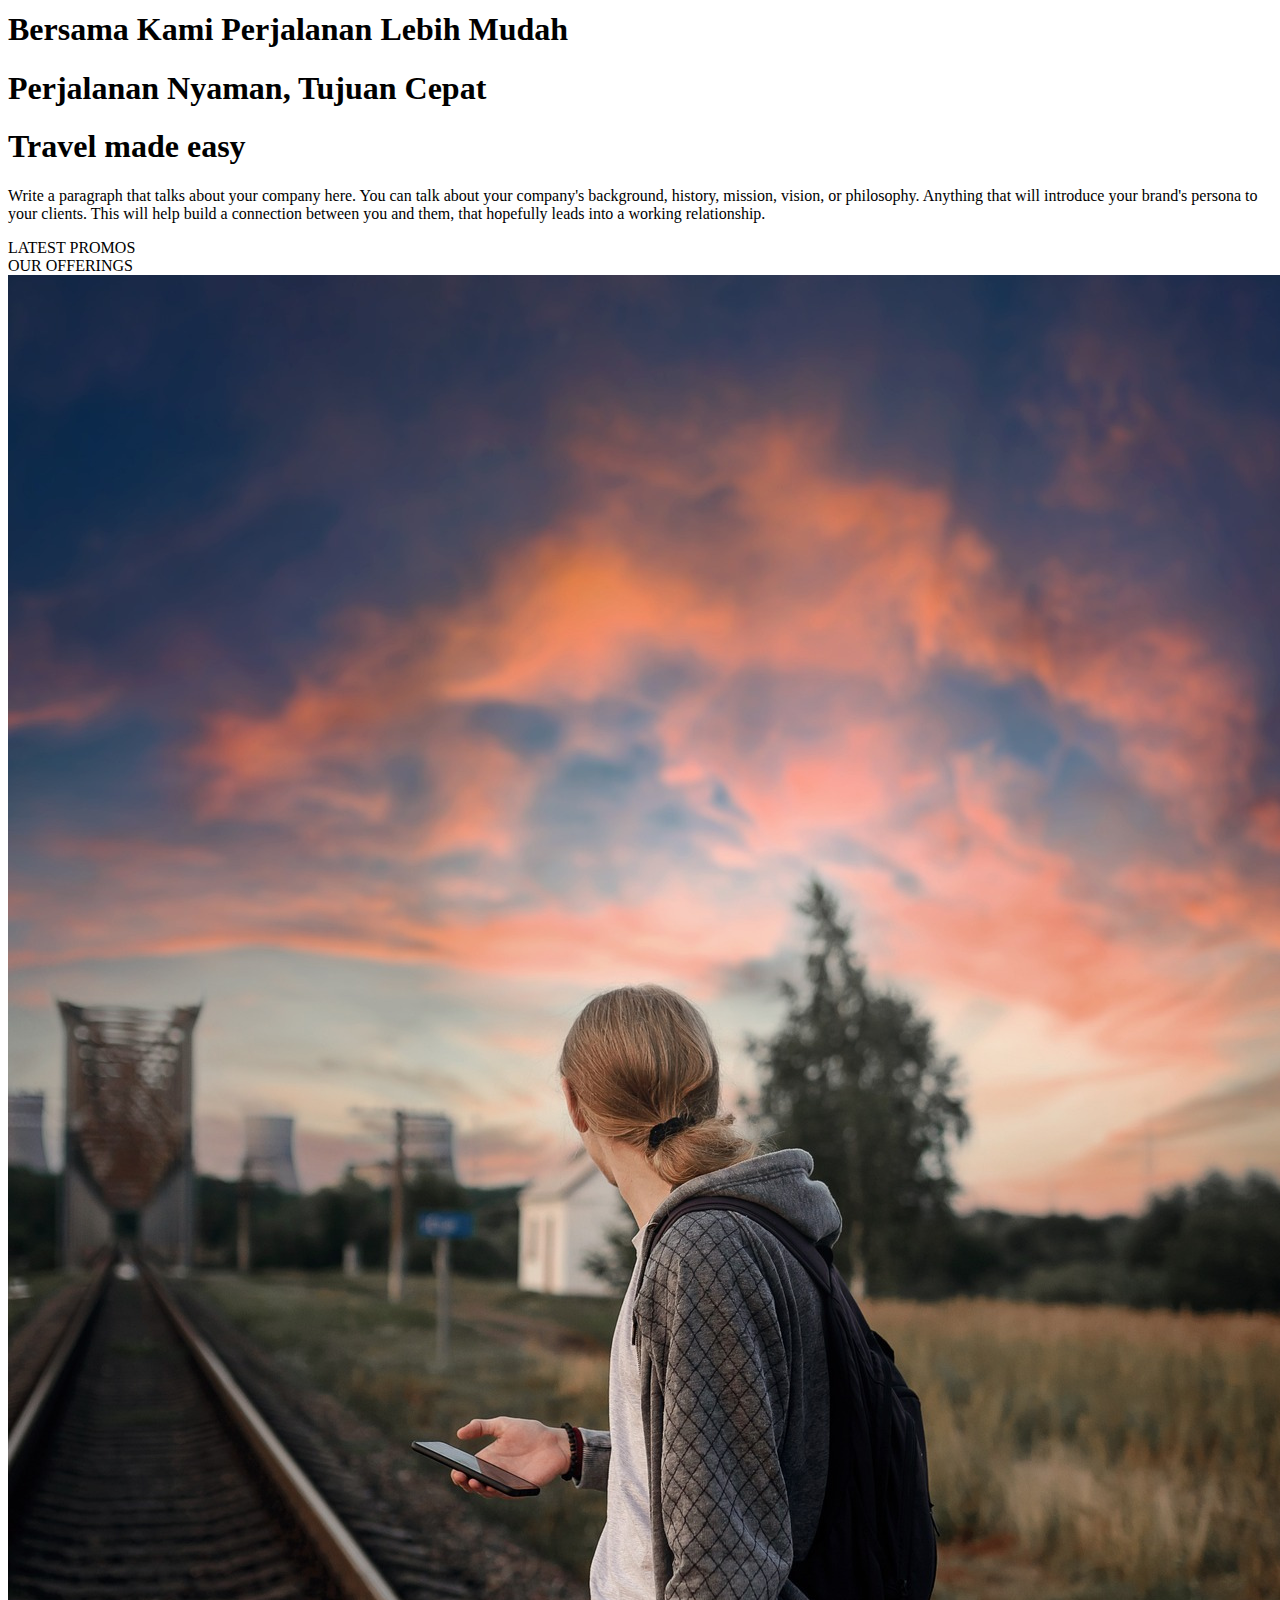
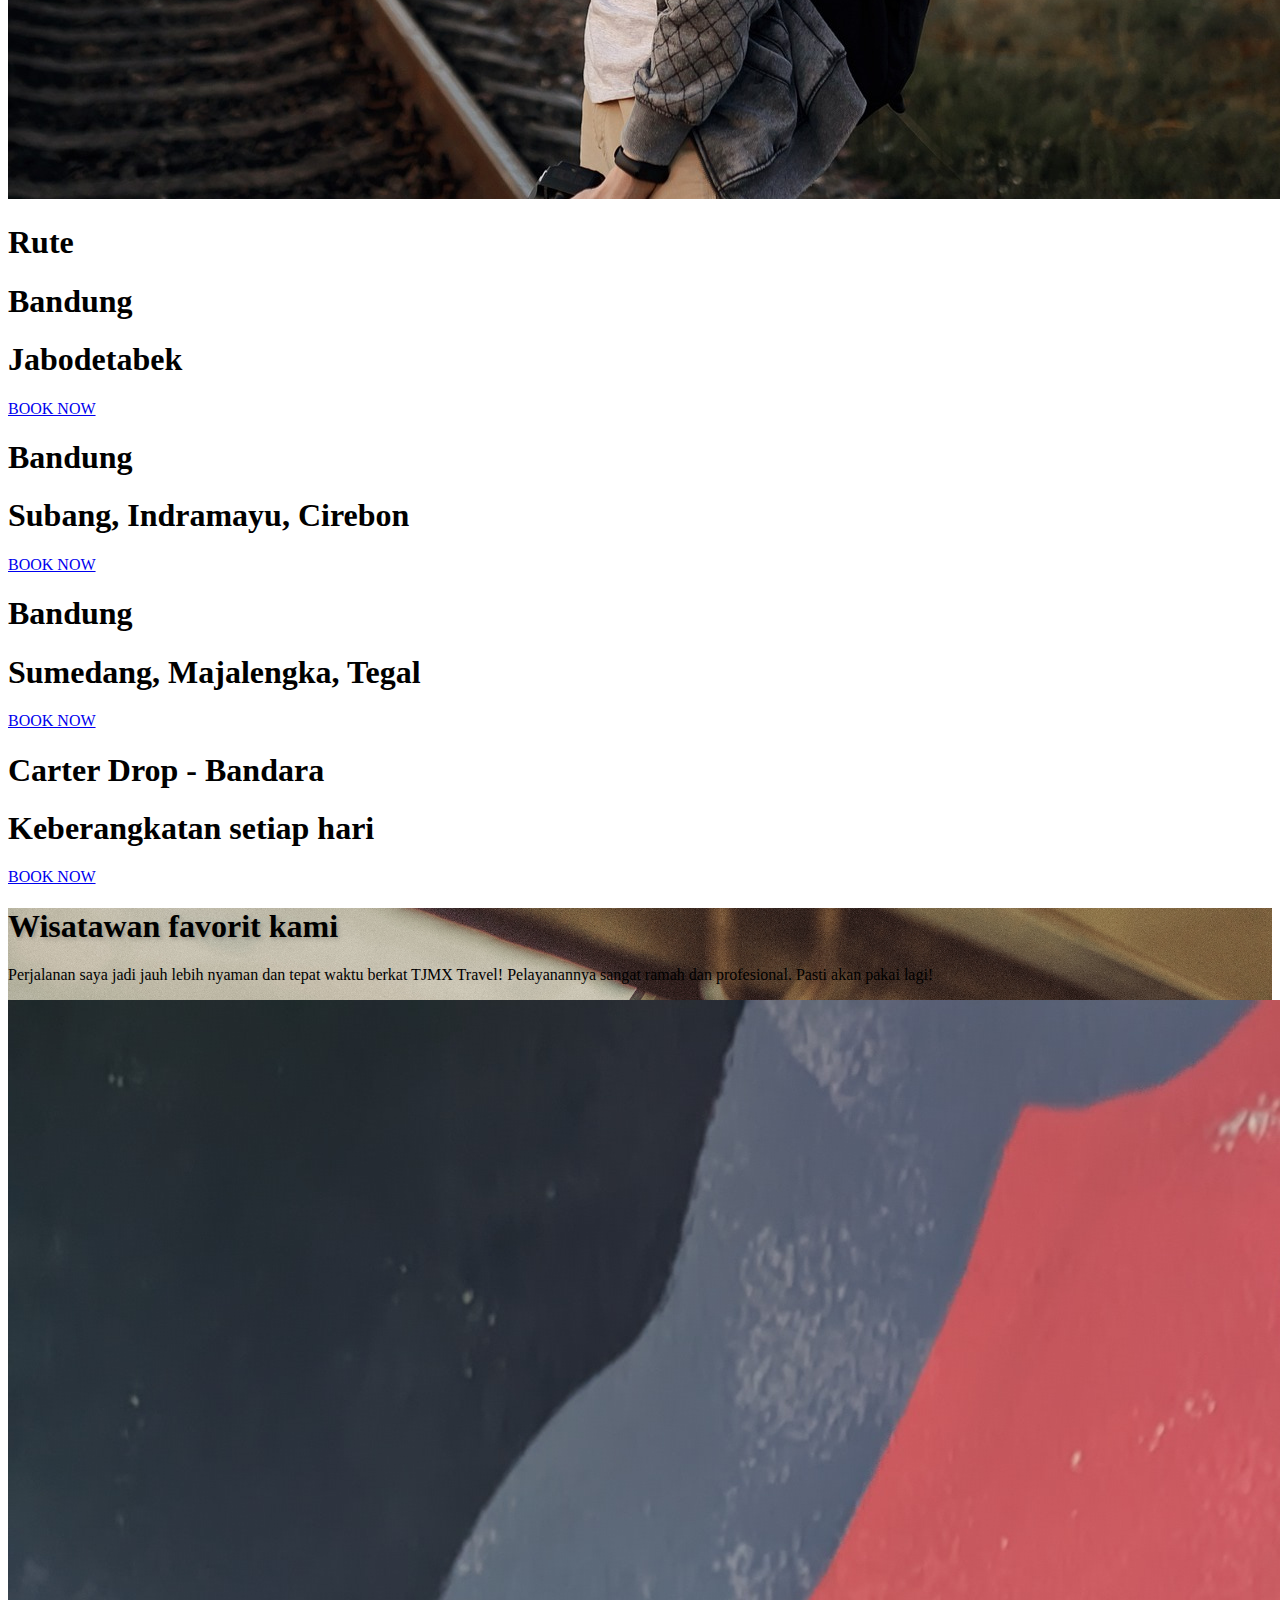
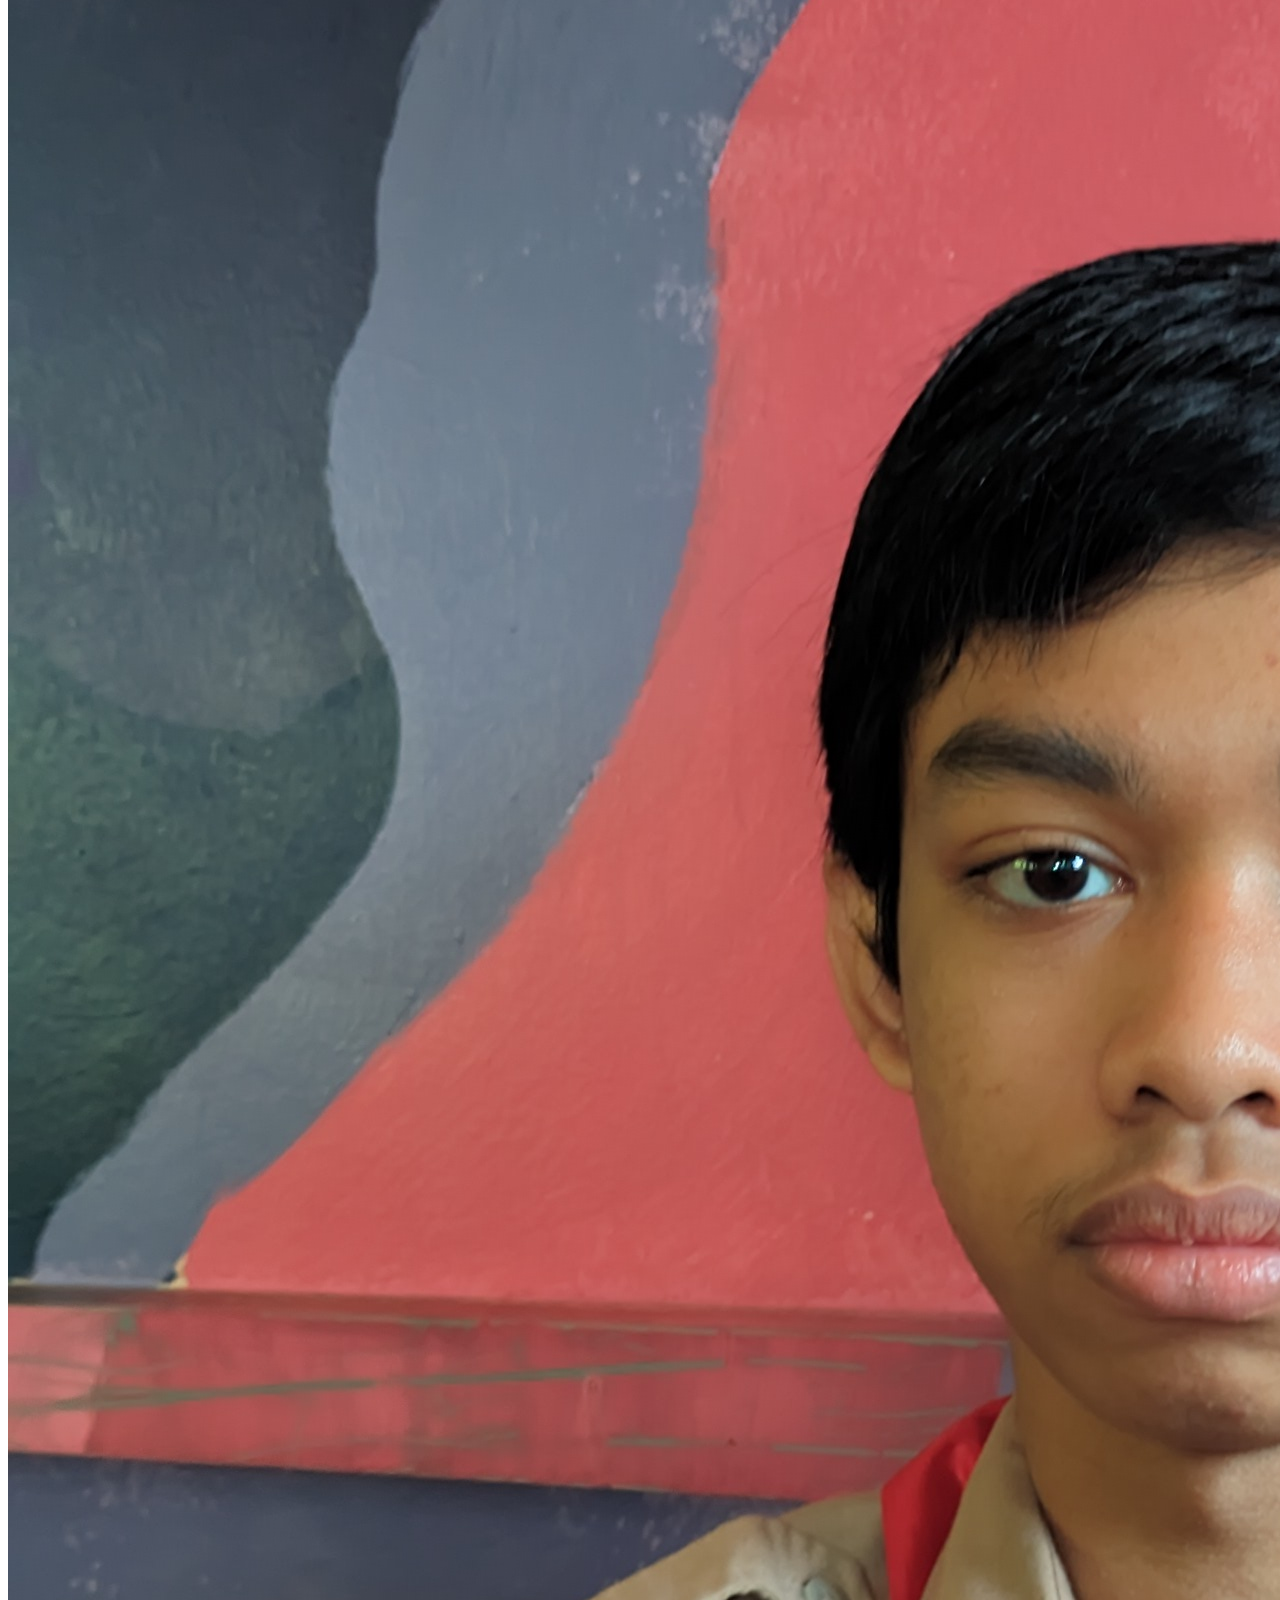
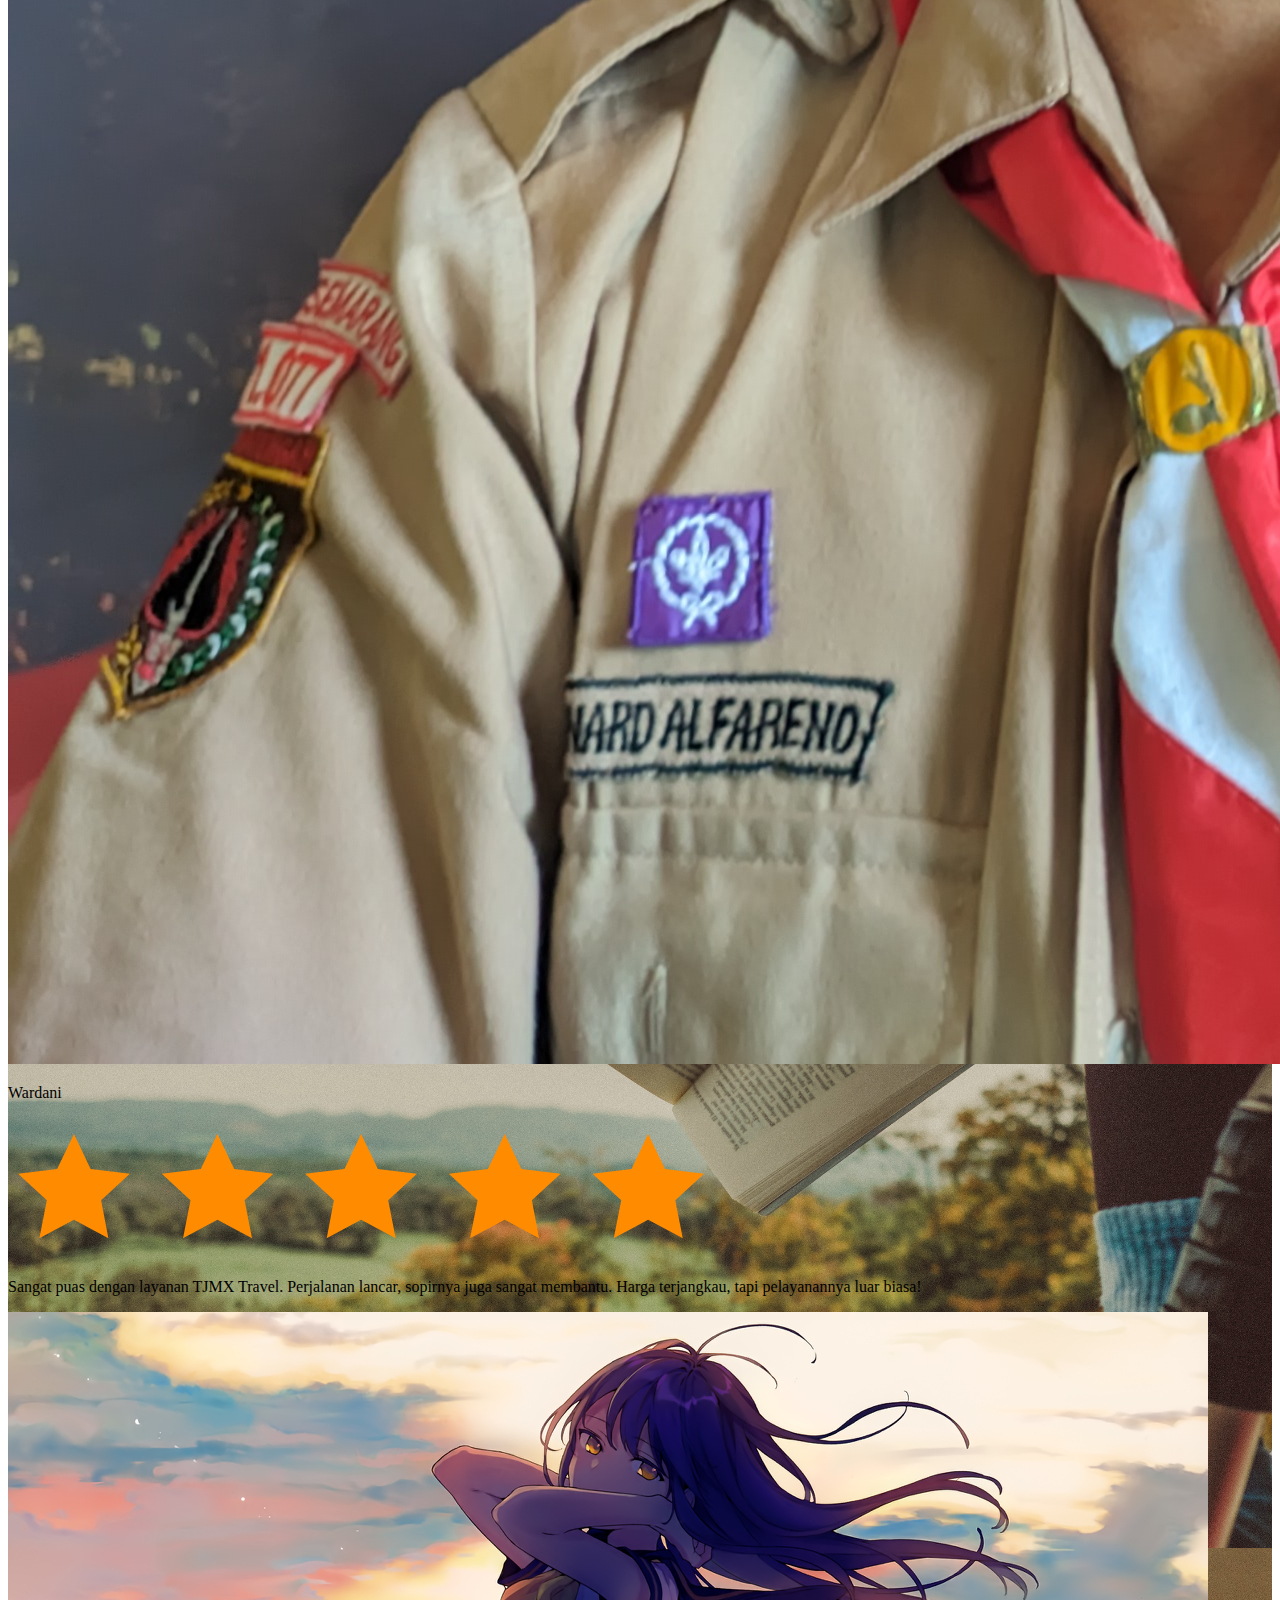
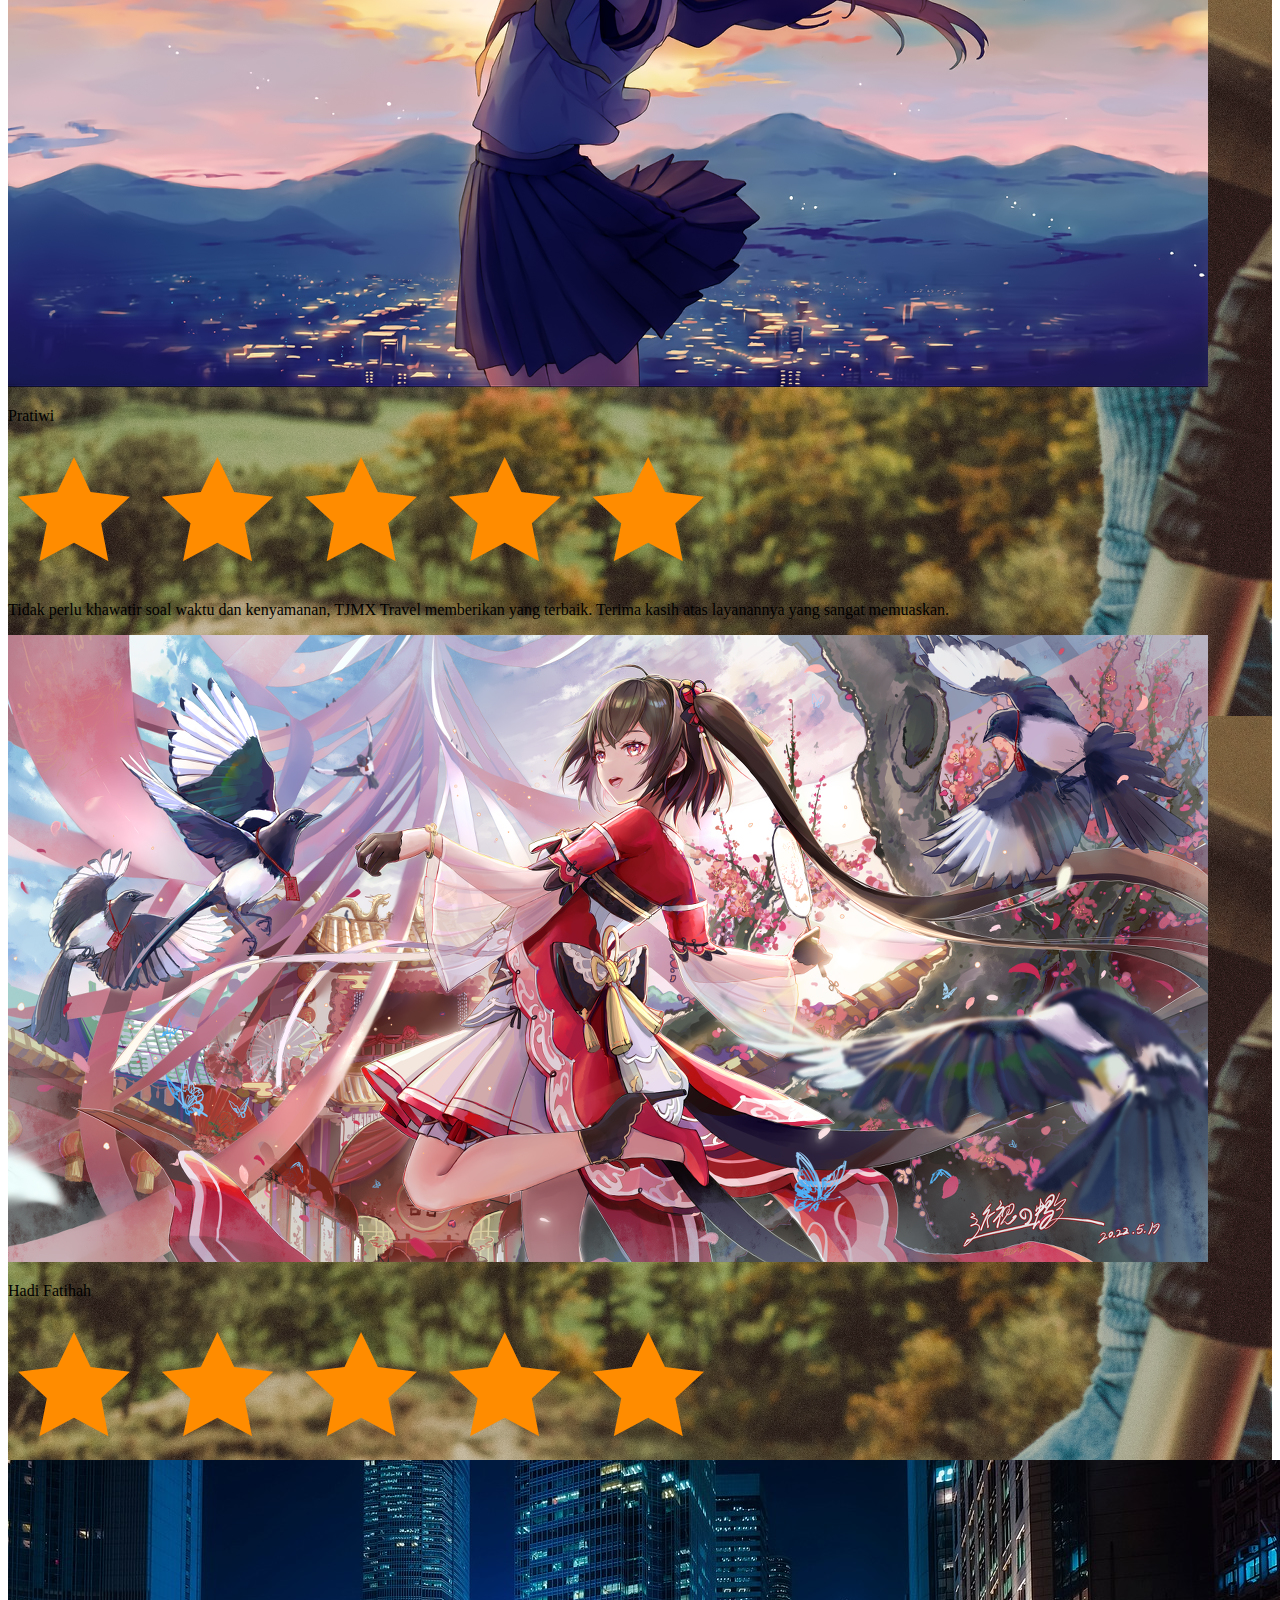
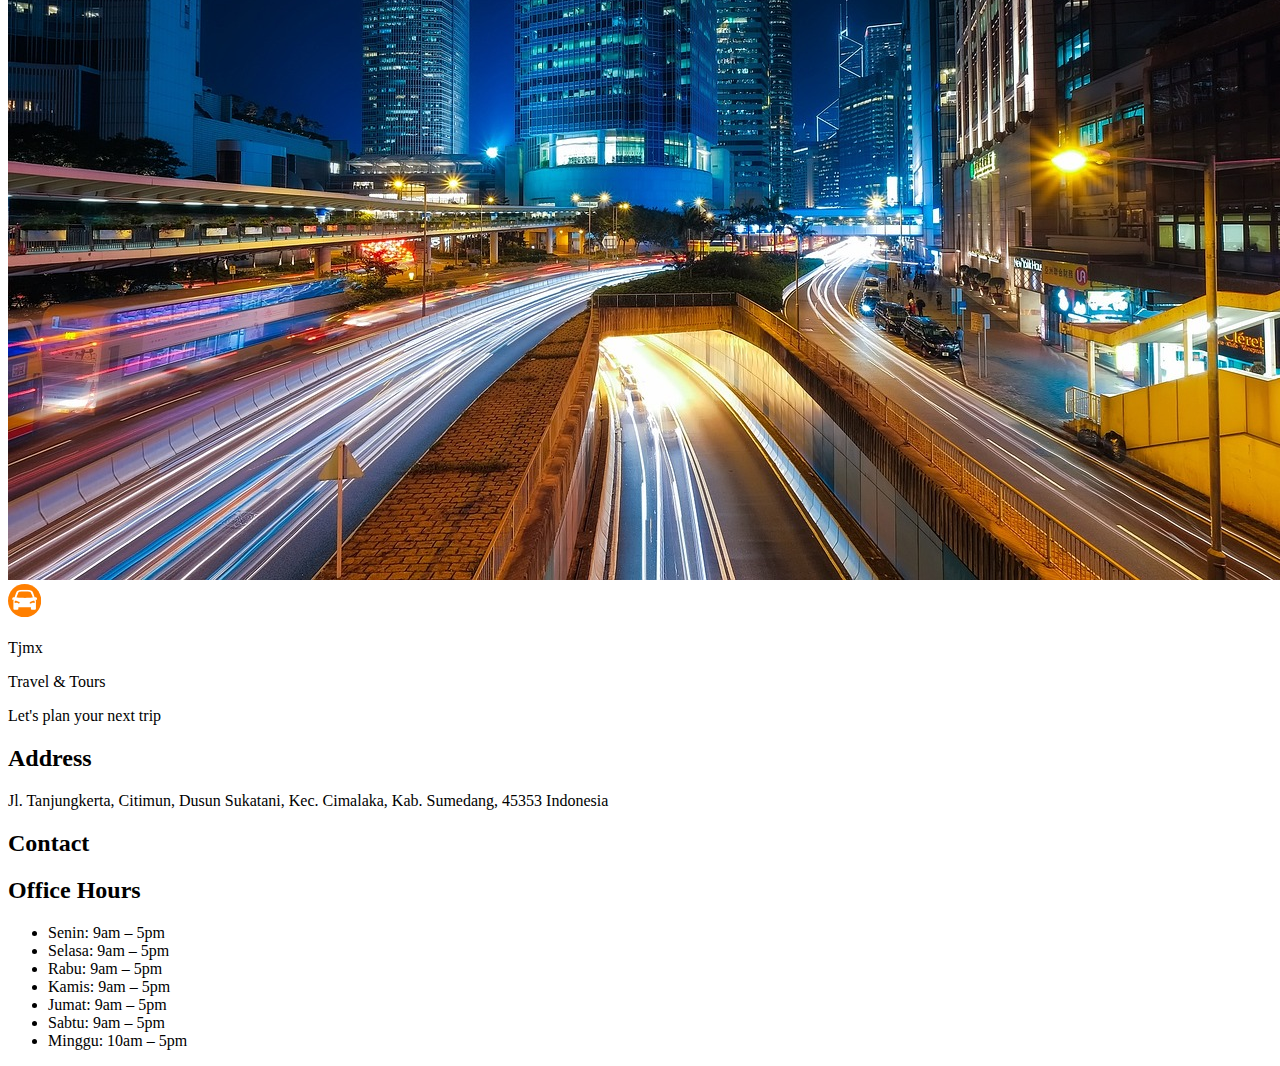
==== commit 32e788bc: "membuat button "BOOK NOW" menjadi berfungsi" ====
--- a/index.html
+++ b/index.html
@@ -62,7 +62,7 @@
     </script>
   </head>
   <body>
-    <section class="h-screen bg-cover items-center">
+    <section id="page1" class="h-screen bg-cover items-center">
       <div
         class="absolute z-10 w-full h-full overflow-hidden"
         id="background-carousel"
@@ -123,7 +123,7 @@
         </div>
       </div>
     </section>
-    <section class="h-fit md:h-screen bg-[#fdf6ea] pb-5 md:pb-0 md:pt-5 md:px-12 lg:pt-10 lg:pl-20 flex flex-col-reverse md:flex-row gap-10 justify-end">
+    <section id="page2" class="h-fit md:h-screen bg-[#fdf6ea] pb-5 md:pb-0 md:pt-5 md:px-12 lg:pt-10 lg:pl-20 flex flex-col-reverse md:flex-row gap-10 justify-end">
       <div class="lg:pt-28 h-fit md:w-6/12">
         <div class="flex flex-row items-center md:items-start justify-center gap-3 md:gap-0 w-full md:flex-col">
           <div class="bg-[#ff8c00] w-7 h-7 md:w-8 md:h-8 lg:w-10 lg:h-10 md:mb-4 rounded-full flex justify-center items-center">
@@ -159,7 +159,7 @@
         </div>
       </div>
     </section>
-    <section class="h-fit bg-[#504128] pt-8 px-14 pb-10">
+    <section id="page3" class="h-fit bg-[#504128] pt-8 px-14 pb-10">
       <h1 class="w-fit mx-auto font-fira-sans text-5xl font-semibold tracking-tighter text-white">Rute</h1>
       <div class="grid grid-cols-1 md:grid-cols-fit justify-center mt-4 gap-10">
         <div class="justify-self-center w-64 h-96 md:w-52 md:h-72 lg:w-64 lg:h-96 flex flex-col justify-between items-center pb-5 px-5 bg-rute-bandung-jabodetabek bg-no-repeat bg-cover">
@@ -173,11 +173,11 @@
               <h1 class="font-fira-sans text-3xl w-fit text-white font-semibold">Jabodetabek</h1>
             </div>
           </div>
-          <div class="w-32 h-fit md:w-36 lg:w-full lg:h-fit bg-[#ff8c00] px-5 py-2 md:px-6 md:py-2 lg:px-6 lg:py-3 rounded-full flex justify-center items-center mx-auto">
-            <a class="text-xxxs md:text-xxs lg:text-sm font-montserrat font-semibold tracking-wide text-white">
+          <a class="w-32 h-fit md:w-36 lg:w-full lg:h-fit bg-[#ff8c00] px-5 py-2 md:px-6 md:py-2 lg:px-6 lg:py-3 rounded-full flex justify-center items-center mx-auto" href="https://wa.me/6285137666192?text=Hallo%20admin%20TJMX%20Travel,%20apakah%20ada%20rute%20Bandung%20-%20Jabodetabek%20(pp)?" target="_blank">
+            <p class="text-xxxs md:text-xxs lg:text-sm font-montserrat font-semibold tracking-wide text-white">
                 BOOK NOW
-            </a>
-          </div>
+            </p>
+          </a>
         </div>
         <div class="justify-self-center w-64 h-96 md:w-52 md:h-72 lg:w-64 lg:h-96 flex flex-col justify-between items-center pb-5 px-5 bg-rute-bandung-subang bg-no-repeat bg-cover">
           <div class="flex justify-center items-center flex-grow">
@@ -190,11 +190,11 @@
               <h1 class="font-fira-sans text-lg w-fit text-white font-semibold">Subang, Indramayu, Cirebon</h1>
             </div>
           </div>
-          <div class="w-32 h-fit md:w-36 lg:w-full lg:h-fit bg-[#ff8c00] px-5 py-2 md:px-6 md:py-2 lg:px-6 lg:py-3 rounded-full flex justify-center items-center mx-auto">
-            <a class="text-xxxs md:text-xxs lg:text-sm font-montserrat font-semibold tracking-wide text-white">
-                BOOK NOW
-            </a>
-          </div>
+          <a class="w-32 h-fit md:w-36 lg:w-full lg:h-fit bg-[#ff8c00] px-5 py-2 md:px-6 md:py-2 lg:px-6 lg:py-3 rounded-full flex justify-center items-center mx-auto" href="https://wa.me/6285137666192?text=Hallo%20admin%20TJMX%20Travel,%20apakah%20ada%20rute%20Bandung%20-%20Subang,%20Indramayu,%20Cirebon%20(pp)?" target="_blank">
+            <p class="text-xxxs md:text-xxs lg:text-sm font-montserrat font-semibold tracking-wide text-white">
+              BOOK NOW
+            </p>
+          </a>
         </div>
         <div class="justify-self-center w-64 h-96 md:w-52 md:h-72 lg:w-64 lg:h-96 flex flex-col justify-between items-center pb-5 px-5 bg-rute-bandung-sumedang bg-no-repeat bg-cover">
           <div class="flex justify-center items-center flex-grow">
@@ -207,11 +207,11 @@
               <h1 class="font-fira-sans text-lg w-fit text-white font-semibold">Sumedang, Majalengka, Tegal</h1>
             </div>
           </div>
-          <div class="w-32 h-fit md:w-36 lg:w-full lg:h-fit bg-[#ff8c00] px-5 py-2 md:px-6 md:py-2 lg:px-6 lg:py-3 rounded-full flex justify-center items-center mx-auto">
-            <a class="text-xxxs md:text-xxs lg:text-sm font-montserrat font-semibold tracking-wide text-white">
+          <a class="w-32 h-fit md:w-36 lg:w-full lg:h-fit bg-[#ff8c00] px-5 py-2 md:px-6 md:py-2 lg:px-6 lg:py-3 rounded-full flex justify-center items-center mx-auto" href="https://wa.me/6285137666192?text=Hallo%20admin%20TJMX%20Travel,%20apakah%20ada%20rute%20Bandung%20-%20Sumedang,%20Majalengka,%20Tegal%20(pp)?" target="_blank">
+            <p class="text-xxxs md:text-xxs lg:text-sm font-montserrat font-semibold tracking-wide text-white">
                 BOOK NOW
-            </a>
-          </div>
+            </p>
+          </a>
         </div>
         <div></div>
         <div class="justify-self-center w-64 h-96 md:w-52 md:h-72 lg:w-64 lg:h-96 flex flex-col justify-between items-center pb-5 px-5 bg-carter-drop bg-no-repeat bg-cover">
@@ -221,24 +221,24 @@
               <h1 class="font-fira-sans text-lg w-fit text-white font-semibold">Keberangkatan setiap hari</h1>
             </div>
           </div>
-          <div class="w-32 h-fit md:w-36 lg:w-full lg:h-fit bg-[#ff8c00] px-5 py-2 md:px-6 md:py-2 lg:px-6 lg:py-3 rounded-full flex justify-center items-center mx-auto">
-            <a class="text-xxxs md:text-xxs lg:text-sm font-montserrat font-semibold tracking-wide text-white">
+          <a class="w-32 h-fit md:w-36 lg:w-full lg:h-fit bg-[#ff8c00] px-5 py-2 md:px-6 md:py-2 lg:px-6 lg:py-3 rounded-full flex justify-center items-center mx-auto" href="https://wa.me/6285137666192?text=Hallo%20admin%20TJMX%20Travel,%20apakah%20ada%20rute%20Carter%20Drop%20-%20Bandara%20Keberangkatan%20Setiap%20Hari?" target="_blank">
+            <p class="text-xxxs md:text-xxs lg:text-sm font-montserrat font-semibold tracking-wide text-white">
                 BOOK NOW
-            </a>
-          </div>
+            </p>
+          </a>
         </div>
       </div>
     </section>
-    <section id="page5" class="w-full h-screen text-slate-100 bg-center bg-cover" style="background-image: url('assets/image/page5.png')">
+    <section id="page4" class="w-full h-fit md:h-screen text-slate-100 bg-center bg-cover" style="background-image: url('assets/image/page5.png')">
       <h1 class="text-3xl md:text-4xl lg:text-5xl font-bold text-center mx-auto pt-5 md:pt-9 drop-shadow-md" style="text-shadow: 2px 2px 4px rgba(0, 0, 0, 0.2);">
           Wisatawan favorit kami
       </h1>
-      <div class="grid grid-cols-1 md:grid-cols-3 gap-3 mt-4 md:mt-32 w-11/12 mx-auto">
+      <div class="grid grid-cols-1 md:grid-cols-3 gap-3 mt-4 md:mt-32 py-10 md:py-0 w-11/12 mx-auto">
           <div class="h-fit w-full md:h-96 mx-auto p-3 md:p-7 bg-[#fdf6ea] rounded">
-              <p class="text-slate-800 text-sm md:text-lg font-montserrat text-left">
+              <p class="text-slate-800 text-sm md:text-lg xl:text-xl font-montserrat text-left">
                   Perjalanan saya jadi jauh lebih nyaman dan tepat waktu berkat TJMX Travel! Pelayanannya sangat ramah dan profesional. Pasti akan pakai lagi!
               </p>
-              <div class="flex mt-4 md:mt-12 lg:mt-32 xl:mt-44">
+              <div class="flex mt-4 md:mt-40 lg:mt-44 xl:mt-40">
                   <img class="rounded-full w-10 h-10 object-cover" src="assets/image/foto_reno.jpg" alt=""> 
                   <div class="block ml-3">
                       <p class="text-slate-800 font-bold font-fira-sans">Wardani</p>
@@ -247,10 +247,10 @@
               </div>
           </div>
           <div class="h-fit w-full md:h-96 mx-auto p-3 md:p-7 bg-[#fdf6ea] rounded">
-              <p class="text-slate-800 text-sm md:text-lg font-montserrat text-left">
+              <p class="text-slate-800 text-sm md:text-lg xl:text-xl font-montserrat text-left">
                   Sangat puas dengan layanan TJMX Travel. Perjalanan lancar, sopirnya juga sangat membantu. Harga terjangkau, tapi pelayanannya luar biasa!
               </p>
-              <div class="flex mt-4 md:mt-12 lg:mt-32 xl:mt-44">
+              <div class="flex mt-4 md:mt-40 lg:mt-44 xl:mt-40">
                   <img class="rounded-full w-10 h-10 object-cover" src="assets/image/fotoanime.jpg" alt="">
                   <div class="block ml-3">
                       <p class="text-slate-800 font-bold font-fira-sans">Pratiwi</p>
@@ -259,10 +259,10 @@
               </div>                    
           </div>
           <div class="h-fit w-full md:h-96 mx-auto p-3 md:p-7 bg-[#fdf6ea] rounded">
-              <p class="text-slate-800 text-sm md:text-lg font-montserrat text-left">
+              <p class="text-slate-800 text-sm md:text-lg xl:text-xl font-montserrat text-left">
                   Tidak perlu khawatir soal waktu dan kenyamanan, TJMX Travel memberikan yang terbaik. Terima kasih atas layanannya yang sangat memuaskan.
               </p>
-              <div class="flex mt-4 md:mt-6 lg:mt-32 xl:mt-44">
+              <div class="flex mt-4 md:mt-40 lg:mt-44 xl:mt-40">
                   <img class="rounded-full w-10 h-10 object-cover" src="assets/image/fotoanime2.jpg" alt=""> 
                   <div class="block ml-3">
                       <p class="text-slate-800 font-bold font-fira-sans">Hadi Fatihah</p>
@@ -272,7 +272,7 @@
           </div>
       </div>     
   </section>    
-  <section id="page6" class="w-full h-fit md:h-screen bg-[#504128] text-slate-200 flex flex-col md:flex-row">
+  <section id="page5" class="w-full h-fit md:h-screen bg-[#504128] text-slate-200 flex flex-col md:flex-row">
       <div class="w-full md:w-2/3 relative flex items-center justify-center">
           <div class="relative w-full md:w-5/6 font-fira-sans">
               <img class="w-full h-auto rounded" src="assets/image/kota.jpg" alt="Kota">
